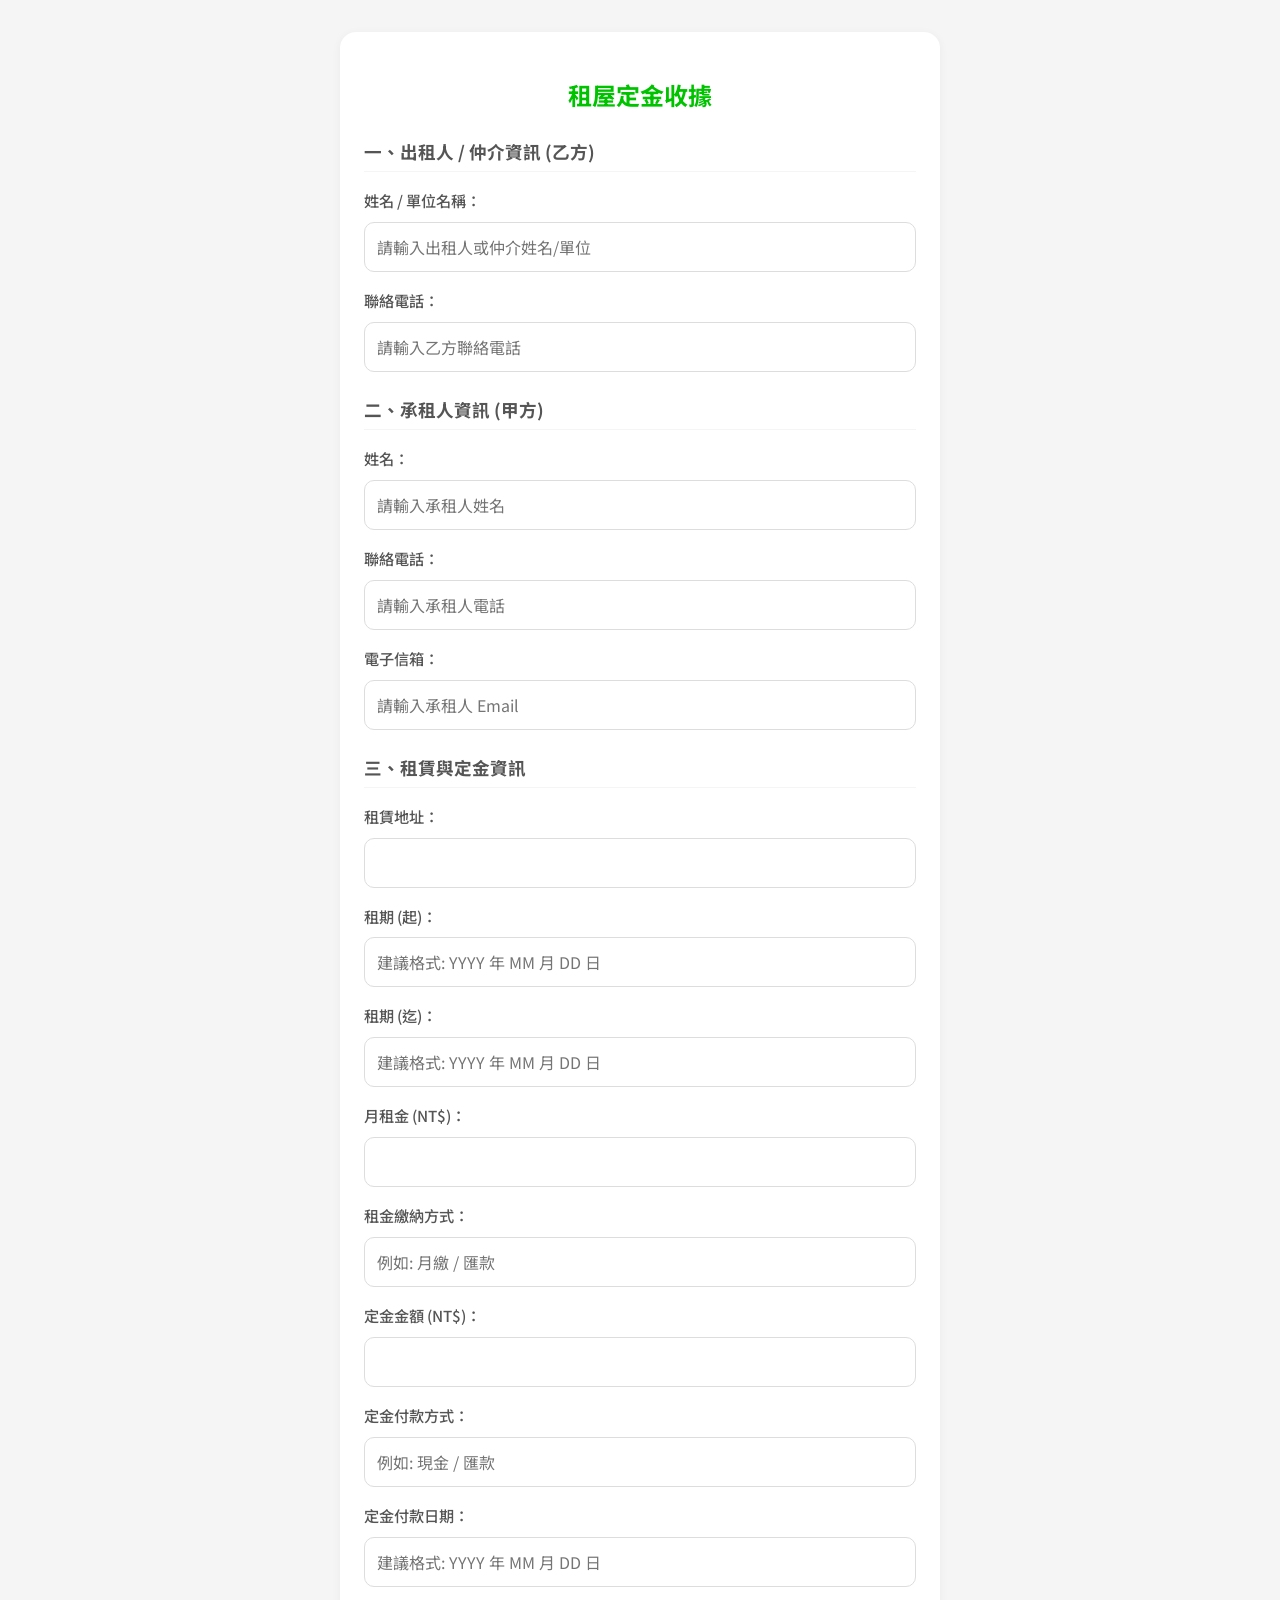
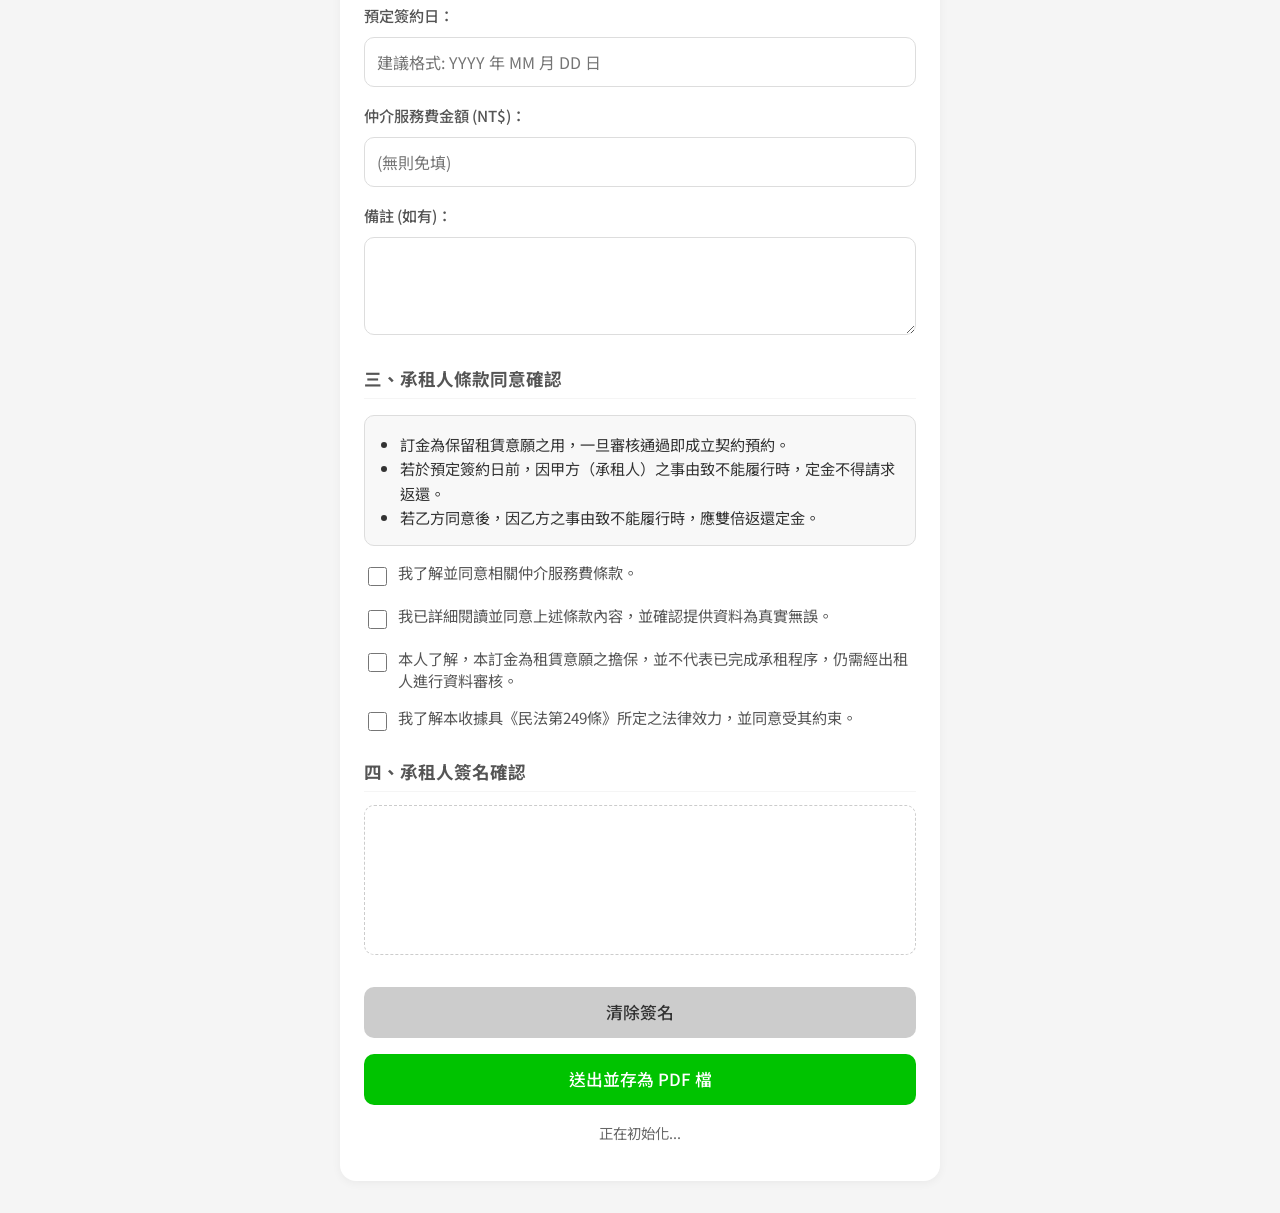
==== index.html @ 0aa554f0 "Apply exact format and style from example HTML" ====
<!DOCTYPE html>
<html lang="zh-Hant">
<head>
  <meta charset="UTF-8">
  <meta name="viewport" content="width=device-width, initial-scale=1.0">
  <title>租屋定金收據（簽署版）</title>
  <link rel="preconnect" href="https://fonts.googleapis.com">
  <link rel="preconnect" href="https://fonts.gstatic.com" crossorigin>
  <link href="https://fonts.googleapis.com/css2?family=Noto+Sans+TC:wght@400;500;700&display=swap" rel="stylesheet">
  <link rel="stylesheet" href="style.css">
  </head>
<body>
  <div class="container">
    <h2>租屋定金收據</h2>

    <div class="section-title">一、出租人 / 仲介資訊 (乙方)</div>
    <div class="form-section">
      <label for="landlordName">姓名 / 單位名稱：</label>
      <input type="text" id="landlordName" name="landlordName" placeholder="請輸入出租人或仲介姓名/單位" required>

      <label for="landlordPhone">聯絡電話：</label>
      <input type="tel" id="landlordPhone" name="landlordPhone" placeholder="請輸入乙方聯絡電話" required>
    </div>

    <div class="section-title">二、承租人資訊 (甲方)</div>
    <div class="form-section">
      <label for="tenantName">姓名：</label>
      <input type="text" id="tenantName" name="tenantName" placeholder="請輸入承租人姓名" required>

      <label for="tenantPhone">聯絡電話：</label>
      <input type="tel" id="tenantPhone" name="tenantPhone" placeholder="請輸入承租人電話" required>

      <label for="tenantEmail">電子信箱：</label>
      <input type="email" id="tenantEmail" name="tenantEmail" placeholder="請輸入承租人 Email" required>
    </div>

    <div class="section-title">三、租賃與定金資訊</div>
    <div class="form-section">
      <label for="leaseAddress">租賃地址：</label>
      <input type="text" id="leaseAddress" name="leaseAddress" required>

      <label for="leaseStartDate">租期 (起)：</label>
      <input type="text" id="leaseStartDate" name="leaseStartDate" placeholder="建議格式: YYYY 年 MM 月 DD 日" required>

      <label for="leaseEndDate">租期 (迄)：</label>
      <input type="text" id="leaseEndDate" name="leaseEndDate" placeholder="建議格式: YYYY 年 MM 月 DD 日" required>

      <label for="monthlyRent">月租金 (NT$)：</label>
      <input type="number" id="monthlyRent" name="monthlyRent" inputmode="numeric" pattern="[0-9]*" required>

      <label for="rentPaymentMethod">租金繳納方式：</label>
      <input type="text" id="rentPaymentMethod" name="rentPaymentMethod" placeholder="例如: 月繳 / 匯款" required>

      <label for="depositAmount">定金金額 (NT$)：</label>
      <input type="number" id="depositAmount" name="depositAmount" inputmode="numeric" pattern="[0-9]*" required>

      <label for="depositPaymentMethod">定金付款方式：</label>
      <input type="text" id="depositPaymentMethod" name="depositPaymentMethod" placeholder="例如: 現金 / 匯款" required>

      <label for="depositPaymentDate">定金付款日期：</label>
      <input type="text" id="depositPaymentDate" name="depositPaymentDate" placeholder="建議格式: YYYY 年 MM 月 DD 日" required>

      <label for="expectedSigningDate">預定簽約日：</label>
      <input type="text" id="expectedSigningDate" name="expectedSigningDate" placeholder="建議格式: YYYY 年 MM 月 DD 日" required>

      <label for="brokerageFeeAmount">仲介服務費金額 (NT$)：</label>
      <input type="number" id="brokerageFeeAmount" name="brokerageFeeAmount" inputmode="numeric" pattern="[0-9]*" placeholder="(無則免填)">

      <label for="remarks">備註 (如有)：</label>
      <textarea id="remarks" name="remarks" rows="3"></textarea>
    </div>


    <div class="section-title">三、承租人條款同意確認</div> <div class="clause-box">
      <ul style="padding-left: 1.2rem; margin: 0; font-size: 0.95rem; line-height: 1.6;">
        <li>訂金為保留租賃意願之用，一旦審核通過即成立契約預約。</li>
        <li>若於預定簽約日前，因甲方（承租人）之事由致不能履行時，定金不得請求返還。</li>
        <li>若乙方同意後，因乙方之事由致不能履行時，應雙倍返還定金。</li>
      </ul>
    </div>
    <div class="checkbox-group">
        <label><input type="checkbox" id="term4-agree" name="term4-agree" required>我了解並同意相關仲介服務費條款。</label>
        <label><input type="checkbox" id="term5-agree" name="term5-agree" required>我已詳細閱讀並同意上述條款內容，並確認提供資料為真實無誤。</label>
        <label><input type="checkbox" id="term6-agree" name="term6-agree" required>本人了解，本訂金為租賃意願之擔保，並不代表已完成承租程序，仍需經出租人進行資料審核。</label>
        <label><input type="checkbox" id="term7-agree" name="term7-agree" required>我了解本收據具《民法第249條》所定之法律效力，並同意受其約束。</label>
    </div>

    <div class="section-title">四、承租人簽名確認</div>
    <div style="position: relative; width: 100%; max-width: 100%;" class="signature-box">
      <canvas id="signature-pad" style="width: 100%; max-width: 100%; display: block;"></canvas>
      </div>

    <div class="button-group">
      <button id="clear-button" style="background-color: #ccc; color: #333;">清除簽名</button>
      <button id="confirm-button">送出並存為 PDF 檔</button>
    </div>
    <p id="status-message" class="subtext">請填寫表單資訊並簽名確認。</p>

  </div> <script src="https://static.line-scdn.net/liff/edge/2/sdk.js"></script>
  <script src="signature_pad.umd.min.js"></script>
  <script src="script.js"></script>
  </body>
</html>
---- style.css ----
/* --- 基本設定與變數 --- */
:root {
  --line-green: #00c300; /* User Specified */
  --line-green-dark: #009f00; /* User Specified Hover */
  --light-gray: #f5f5f5; /* From Example */
  --medium-gray: #ccc;
  --border-gray: #ddd;
  --text-gray: #666;
  --dark-gray: #555;
  --text-color: #333;
  --white: #ffffff;
  --border-radius-md: 10px;
  --border-radius-lg: 16px;
  --shadow-light: 0 2px 10px rgba(0, 0, 0, 0.05);
}

/* --- 全局樣式 --- */
html {
  box-sizing: border-box;
}
*, *:before, *:after {
  box-sizing: inherit;
}

body {
  font-family: 'Noto Sans TC', sans-serif;
  background-color: var(--light-gray);
  color: var(--text-color);
  line-height: 1.6;
  margin: 0;
  padding: 1rem;
}

/* --- 主容器 --- */
.container {
  background: var(--white);
  border-radius: var(--border-radius-lg);
  box-shadow: var(--shadow-light);
  padding: 1.5rem;
  max-width: 600px;
  margin: 1rem auto;
}

/* --- 標題 --- */
h2 { /* Main title style from example */
  color: var(--line-green);
  font-size: 1.5rem;
  margin-bottom: 1.5rem;
  text-align: center;
  font-weight: 700;
}

.section-title { /* Sub-section titles */
  font-weight: bold;
  margin-top: 1.5rem;
  margin-bottom: 0.8rem;
  font-size: 1.1rem;
  color: var(--dark-gray);
  border-bottom: 1px solid var(--light-gray);
  padding-bottom: 0.3rem;
}

p {
  margin: 0 0 0.8rem 0;
}

hr {
  border: none;
  border-top: 1px solid #eee;
  margin: 25px 0;
}
hr.thin-hr {
    border-top: 1px solid #f0f0f0;
    margin: 15px 0;
}

/* --- 表單區塊 --- */
.form-section {
  margin-bottom: 1.5rem;
}

/* --- 表單元素 --- */
label {
  display: block;
  margin-top: 1rem;
  font-weight: 500;
  font-size: 0.95em;
  color: var(--dark-gray);
  margin-bottom: 0.3rem;
}

input[type="text"],
input[type="tel"],
input[type="email"],
input[type="number"],
textarea {
  width: 100%;
  padding: 0.75rem;
  margin-top: 0.3rem;
  border: 1px solid var(--border-gray);
  border-radius: var(--border-radius-md);
  font-family: 'Noto Sans TC', sans-serif;
  font-size: 1rem;
  transition: border-color 0.2s ease, box-shadow 0.2s ease;
  background-color: #fff;
}

input:focus,
textarea:focus {
  outline: none;
  border-color: var(--line-green);
  box-shadow: 0 0 0 3px rgba(0, 195, 0, 0.15);
}

textarea {
  resize: vertical;
  min-height: 80px;
}

input[type=number]::-webkit-inner-spin-button,
input[type=number]::-webkit-outer-spin-button {
  -webkit-appearance: none;
  margin: 0;
}
input[type=number] {
  -moz-appearance: textfield;
}

/* --- 條款區塊 --- */
.clause-box {
  background-color: #f8f8f8;
  border: 1px solid var(--border-gray);
  padding: 1rem;
  border-radius: var(--border-radius-md);
  margin-top: 1rem;
}

.checkbox-group {
  margin-top: 1rem;
  text-align: left;
}

.checkbox-group label {
  display: flex;
  align-items: flex-start;
  gap: 0.5rem;
  justify-content: flex-start;
  line-height: 1.4;
  margin-bottom: 0.8rem;
  word-break: break-word;
  white-space: normal;
  font-weight: normal;
  font-size: 0.95em;
  cursor: pointer;
}

.checkbox-group input[type="checkbox"] {
  flex-shrink: 0;
  margin-top: 0.3rem;
  width: 1.2rem;
  height: 1.2rem;
  cursor: pointer;
  accent-color: var(--line-green);
}

/* --- 簽名版 --- */
.signature-box {
  border: 1px dashed var(--medium-gray);
  height: 150px;
  border-radius: var(--border-radius-md);
  margin-top: 0.5rem;
  background-color: #fff;
  position: relative;
  width: 100%;
  max-width: 100%;
}

#signature-pad { /* Canvas ID */
  display: block;
  width: 100%;
  height: 100%;
  cursor: crosshair;
  border-radius: var(--border-radius-md);
}

/* --- 按鈕 --- */
.button-group {
  margin-top: 2rem;
  display: flex;
  gap: 1rem;
  flex-direction: column;
}

button { /* Base button style */
  padding: 0.85rem;
  color: white;
  font-size: 1.05rem;
  font-family: 'Noto Sans TC', sans-serif;
  font-weight: 500;
  border: none;
  border-radius: var(--border-radius-md);
  cursor: pointer;
  transition: background-color 0.2s ease, transform 0.1s ease;
}

button:hover {
  background-color: var(--line-green-dark);
}
button:active {
    transform: scale(0.98);
}

#confirm-button {
    background-color: var(--line-green);
}
#confirm-button:hover {
    background-color: var(--line-green-dark);
}
#confirm-button:disabled {
    background-color: var(--medium-gray);
    cursor: not-allowed;
    transform: none;
}

#clear-button {
  background-color: #aaa; /* Use gray from example */
  color: white; /* Ensure text is white */
}
#clear-button:hover {
  background-color: var(--dark-gray);
}
#clear-button:disabled {
     background-color: #ddd;
     cursor: not-allowed;
     transform: none;
}


/* --- 其他 --- */
.subtext, #status-message { /* Status message style */
  font-size: 0.9rem;
  color: var(--text-gray);
  margin-top: 1rem;
  text-align: center;
  min-height: 1.4em;
}
#status-message a {
    color: var(--line-green-dark);
    text-decoration: none;
    font-weight: bold;
}
#status-message a:hover {
    text-decoration: underline;
}
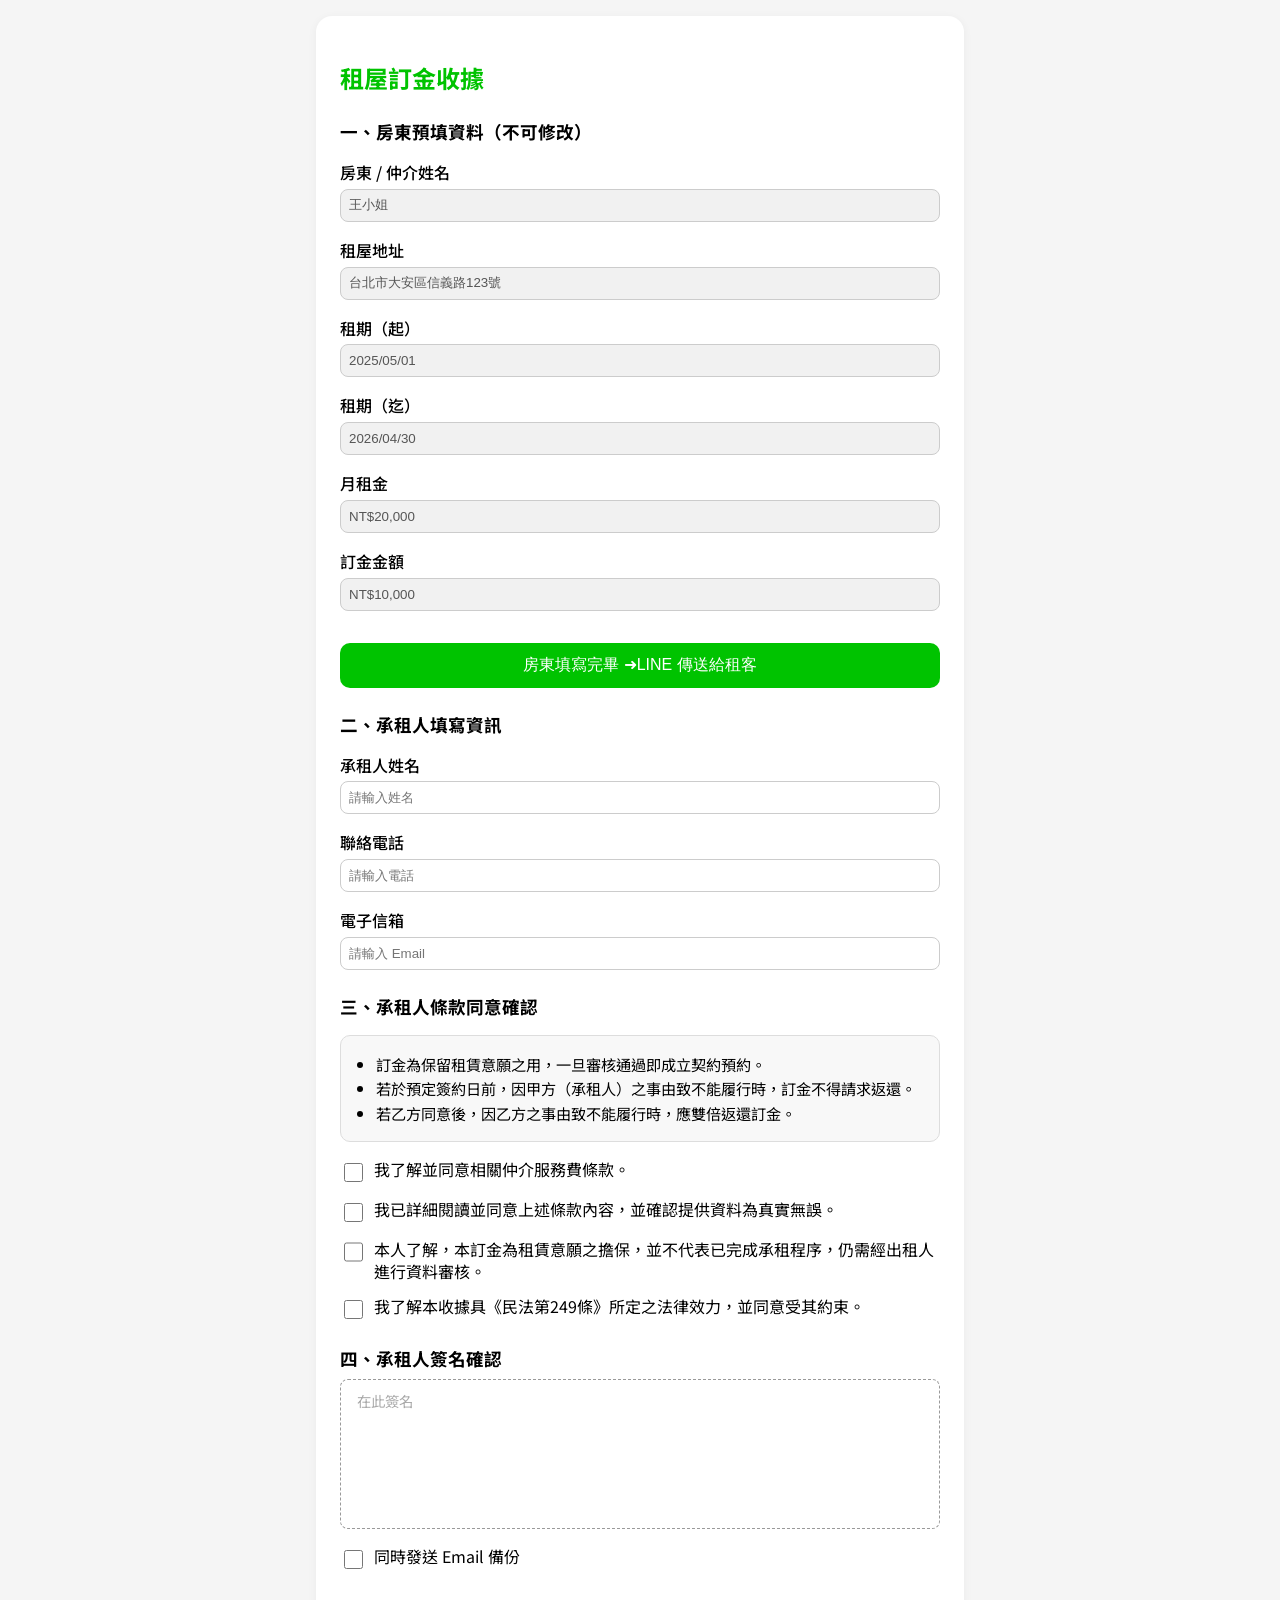
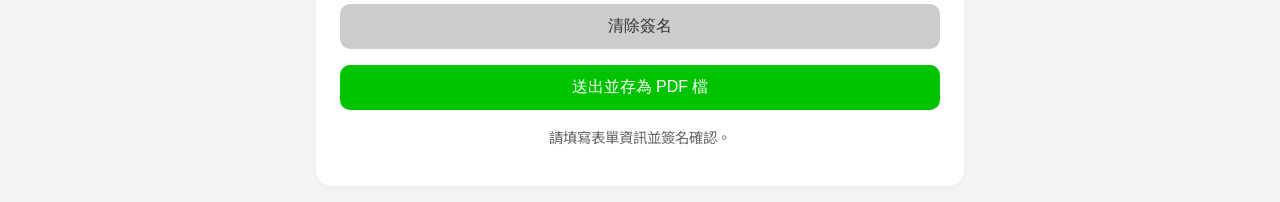
==== commit 8d47d31c: "Apply new format from rent-deposit-form.html example" ====
--- a/index.html
+++ b/index.html
@@ -3,101 +3,85 @@
 <head>
   <meta charset="UTF-8">
   <meta name="viewport" content="width=device-width, initial-scale=1.0">
-  <title>租屋定金收據（簽署版）</title>
+  <title>租屋訂金收據（簽署版）</title>
+
   <link rel="preconnect" href="https://fonts.googleapis.com">
   <link rel="preconnect" href="https://fonts.gstatic.com" crossorigin>
   <link href="https://fonts.googleapis.com/css2?family=Noto+Sans+TC:wght@400;500;700&display=swap" rel="stylesheet">
+
   <link rel="stylesheet" href="style.css">
-  </head>
+
+</head>
 <body>
   <div class="container">
-    <h2>租屋定金收據</h2>
+    <h2>租屋訂金收據</h2>
 
-    <div class="section-title">一、出租人 / 仲介資訊 (乙方)</div>
-    <div class="form-section">
-      <label for="landlordName">姓名 / 單位名稱：</label>
-      <input type="text" id="landlordName" name="landlordName" placeholder="請輸入出租人或仲介姓名/單位" required>
+    <div class="section-title">一、房東預填資料（不可修改）</div>
+    <label>房東 / 仲介姓名</label>
+    <input type="text" value="王小姐" readonly>
 
-      <label for="landlordPhone">聯絡電話：</label>
-      <input type="tel" id="landlordPhone" name="landlordPhone" placeholder="請輸入乙方聯絡電話" required>
+    <label>租屋地址</label>
+    <input type="text" value="台北市大安區信義路123號" readonly>
+
+    <label>租期（起）</label>
+    <input type="text" value="2025/05/01" readonly>
+
+    <label>租期（迄）</label>
+    <input type="text" value="2026/04/30" readonly>
+
+    <label>月租金</label>
+    <input type="text" value="NT$20,000" readonly>
+
+    <label>訂金金額</label>
+    <input type="text" value="NT$10,000" readonly>
+
+    <div class="button-group">
+      <button onclick="shareToLine()">房東填寫完畢 ➜LINE 傳送給租客</button>
+    </div>
+    <div class="section-title">二、承租人填寫資訊</div>
+    <label>承租人姓名</label>
+    <input type="text" placeholder="請輸入姓名">
+
+    <label>聯絡電話</label>
+    <input type="tel" placeholder="請輸入電話">
+
+    <label>電子信箱</label>
+    <input type="email" placeholder="請輸入 Email">
+
+    <div class="section-title">三、承租人條款同意確認</div>
+
+    <div class="clause-box">
+      <ul style="padding-left: 1.2rem; margin: 0; font-size: 0.95rem; line-height: 1.6;">
+        <li>訂金為保留租賃意願之用，一旦審核通過即成立契約預約。</li>
+        <li>若於預定簽約日前，因甲方（承租人）之事由致不能履行時，訂金不得請求返還。</li>
+        <li>若乙方同意後，因乙方之事由致不能履行時，應雙倍返還訂金。</li>
+      </ul>
     </div>
 
-    <div class="section-title">二、承租人資訊 (甲方)</div>
-    <div class="form-section">
-      <label for="tenantName">姓名：</label>
-      <input type="text" id="tenantName" name="tenantName" placeholder="請輸入承租人姓名" required>
-
-      <label for="tenantPhone">聯絡電話：</label>
-      <input type="tel" id="tenantPhone" name="tenantPhone" placeholder="請輸入承租人電話" required>
-
-      <label for="tenantEmail">電子信箱：</label>
-      <input type="email" id="tenantEmail" name="tenantEmail" placeholder="請輸入承租人 Email" required>
-    </div>
-
-    <div class="section-title">三、租賃與定金資訊</div>
-    <div class="form-section">
-      <label for="leaseAddress">租賃地址：</label>
-      <input type="text" id="leaseAddress" name="leaseAddress" required>
-
-      <label for="leaseStartDate">租期 (起)：</label>
-      <input type="text" id="leaseStartDate" name="leaseStartDate" placeholder="建議格式: YYYY 年 MM 月 DD 日" required>
-
-      <label for="leaseEndDate">租期 (迄)：</label>
-      <input type="text" id="leaseEndDate" name="leaseEndDate" placeholder="建議格式: YYYY 年 MM 月 DD 日" required>
-
-      <label for="monthlyRent">月租金 (NT$)：</label>
-      <input type="number" id="monthlyRent" name="monthlyRent" inputmode="numeric" pattern="[0-9]*" required>
-
-      <label for="rentPaymentMethod">租金繳納方式：</label>
-      <input type="text" id="rentPaymentMethod" name="rentPaymentMethod" placeholder="例如: 月繳 / 匯款" required>
-
-      <label for="depositAmount">定金金額 (NT$)：</label>
-      <input type="number" id="depositAmount" name="depositAmount" inputmode="numeric" pattern="[0-9]*" required>
-
-      <label for="depositPaymentMethod">定金付款方式：</label>
-      <input type="text" id="depositPaymentMethod" name="depositPaymentMethod" placeholder="例如: 現金 / 匯款" required>
-
-      <label for="depositPaymentDate">定金付款日期：</label>
-      <input type="text" id="depositPaymentDate" name="depositPaymentDate" placeholder="建議格式: YYYY 年 MM 月 DD 日" required>
-
-      <label for="expectedSigningDate">預定簽約日：</label>
-      <input type="text" id="expectedSigningDate" name="expectedSigningDate" placeholder="建議格式: YYYY 年 MM 月 DD 日" required>
-
-      <label for="brokerageFeeAmount">仲介服務費金額 (NT$)：</label>
-      <input type="number" id="brokerageFeeAmount" name="brokerageFeeAmount" inputmode="numeric" pattern="[0-9]*" placeholder="(無則免填)">
-
-      <label for="remarks">備註 (如有)：</label>
-      <textarea id="remarks" name="remarks" rows="3"></textarea>
-    </div>
-
-
-    <div class="section-title">三、承租人條款同意確認</div> <div class="clause-box">
-      <ul style="padding-left: 1.2rem; margin: 0; font-size: 0.95rem; line-height: 1.6;">
-        <li>訂金為保留租賃意願之用，一旦審核通過即成立契約預約。</li>
-        <li>若於預定簽約日前，因甲方（承租人）之事由致不能履行時，定金不得請求返還。</li>
-        <li>若乙方同意後，因乙方之事由致不能履行時，應雙倍返還定金。</li>
-      </ul>
-    </div>
     <div class="checkbox-group">
-        <label><input type="checkbox" id="term4-agree" name="term4-agree" required>我了解並同意相關仲介服務費條款。</label>
-        <label><input type="checkbox" id="term5-agree" name="term5-agree" required>我已詳細閱讀並同意上述條款內容，並確認提供資料為真實無誤。</label>
-        <label><input type="checkbox" id="term6-agree" name="term6-agree" required>本人了解，本訂金為租賃意願之擔保，並不代表已完成承租程序，仍需經出租人進行資料審核。</label>
-        <label><input type="checkbox" id="term7-agree" name="term7-agree" required>我了解本收據具《民法第249條》所定之法律效力，並同意受其約束。</label>
+      <label><input type="checkbox">我了解並同意相關仲介服務費條款。</label>
+      <label><input type="checkbox">我已詳細閱讀並同意上述條款內容，並確認提供資料為真實無誤。</label>
+      <label><input type="checkbox">本人了解，本訂金為租賃意願之擔保，並不代表已完成承租程序，仍需經出租人進行資料審核。</label>
+      <label><input type="checkbox">我了解本收據具《民法第249條》所定之法律效力，並同意受其約束。</label>
     </div>
 
     <div class="section-title">四、承租人簽名確認</div>
-    <div style="position: relative; width: 100%; max-width: 100%;" class="signature-box">
-      <canvas id="signature-pad" style="width: 100%; max-width: 100%; display: block;"></canvas>
-      </div>
+    <div style="position: relative; width: 100%; height: 150px;" class="signature-box">
+        <span class="signature-placeholder" id="signature-placeholder">在此簽名</span>
+        <canvas id="signature-pad"></canvas>
+    </div>
+
+    <div class="checkbox-group">
+      <label><input type="checkbox"> 同時發送 Email 備份</label>
+    </div>
 
     <div class="button-group">
-      <button id="clear-button" style="background-color: #ccc; color: #333;">清除簽名</button>
-      <button id="confirm-button">送出並存為 PDF 檔</button>
+      <button style="background-color: #ccc; color: #333;" onclick="clearSignature()">清除簽名</button>
+      <button onclick="submitForm()">送出並存為 PDF 檔</button>
     </div>
-    <p id="status-message" class="subtext">請填寫表單資訊並簽名確認。</p>
+    <p class="subtext">請填寫表單資訊並簽名確認。</p>
+  </div>
 
-  </div> <script src="https://static.line-scdn.net/liff/edge/2/sdk.js"></script>
-  <script src="signature_pad.umd.min.js"></script>
-  <script src="script.js"></script>
-  </body>
+  <script src="script.js" defer></script>
+</body>
 </html>
--- a/style.css
+++ b/style.css
@@ -1,254 +1,131 @@
-/* --- 基本設定與變數 --- */
-:root {
-  --line-green: #00c300; /* User Specified */
-  --line-green-dark: #009f00; /* User Specified Hover */
-  --light-gray: #f5f5f5; /* From Example */
-  --medium-gray: #ccc;
-  --border-gray: #ddd;
-  --text-gray: #666;
-  --dark-gray: #555;
-  --text-color: #333;
-  --white: #ffffff;
-  --border-radius-md: 10px;
-  --border-radius-lg: 16px;
-  --shadow-light: 0 2px 10px rgba(0, 0, 0, 0.05);
-}
-
-/* --- 全局樣式 --- */
-html {
-  box-sizing: border-box;
-}
-*, *:before, *:after {
-  box-sizing: inherit;
-}
-
 body {
   font-family: 'Noto Sans TC', sans-serif;
-  background-color: var(--light-gray);
-  color: var(--text-color);
-  line-height: 1.6;
+  background-color: #f5f5f5;
   margin: 0;
   padding: 1rem;
 }
-
-/* --- 主容器 --- */
 .container {
-  background: var(--white);
-  border-radius: var(--border-radius-lg);
-  box-shadow: var(--shadow-light);
+  background: #fff;
+  border-radius: 16px;
+  box-shadow: 0 2px 10px rgba(0, 0, 0, 0.05);
   padding: 1.5rem;
   max-width: 600px;
-  margin: 1rem auto;
+  margin: auto;
 }
-
-/* --- 標題 --- */
-h2 { /* Main title style from example */
-  color: var(--line-green);
+h2 {
+  color: #00C300;
   font-size: 1.5rem;
-  margin-bottom: 1.5rem;
-  text-align: center;
-  font-weight: 700;
+  margin-bottom: 1rem;
 }
-
-.section-title { /* Sub-section titles */
+.section-title {
   font-weight: bold;
   margin-top: 1.5rem;
-  margin-bottom: 0.8rem;
+  margin-bottom: 0.5rem;
   font-size: 1.1rem;
-  color: var(--dark-gray);
-  border-bottom: 1px solid var(--light-gray);
-  padding-bottom: 0.3rem;
 }
-
-p {
-  margin: 0 0 0.8rem 0;
-}
-
-hr {
-  border: none;
-  border-top: 1px solid #eee;
-  margin: 25px 0;
-}
-hr.thin-hr {
-    border-top: 1px solid #f0f0f0;
-    margin: 15px 0;
-}
-
-/* --- 表單區塊 --- */
-.form-section {
-  margin-bottom: 1.5rem;
-}
-
-/* --- 表單元素 --- */
 label {
   display: block;
   margin-top: 1rem;
   font-weight: 500;
-  font-size: 0.95em;
-  color: var(--dark-gray);
-  margin-bottom: 0.3rem;
 }
-
-input[type="text"],
-input[type="tel"],
-input[type="email"],
-input[type="number"],
-textarea {
+input, textarea {
   width: 100%;
-  padding: 0.75rem;
+  padding: 0.5rem;
   margin-top: 0.3rem;
-  border: 1px solid var(--border-gray);
-  border-radius: var(--border-radius-md);
-  font-family: 'Noto Sans TC', sans-serif;
-  font-size: 1rem;
-  transition: border-color 0.2s ease, box-shadow 0.2s ease;
+  border: 1px solid #ccc;
+  border-radius: 8px;
+  /* Ensure input/textarea take full width considering padding and border */
+  box-sizing: border-box;
+}
+input[readonly] {
+  background: #f1f1f1;
+  color: #555;
+}
+.signature-box {
+  border: 1px dashed #999;
+  /* height: 150px; */ /* Height is now set by the wrapper div in HTML */
+  border-radius: 8px;
+  margin-top: 0.5rem;
   background-color: #fff;
+  /* Ensure canvas fits within this box */
+  display: block;
+  width: 100%;
+  box-sizing: border-box;
 }
-
-input:focus,
-textarea:focus {
-  outline: none;
-  border-color: var(--line-green);
-  box-shadow: 0 0 0 3px rgba(0, 195, 0, 0.15);
-}
-
-textarea {
-  resize: vertical;
-  min-height: 80px;
-}
-
-input[type=number]::-webkit-inner-spin-button,
-input[type=number]::-webkit-outer-spin-button {
-  -webkit-appearance: none;
-  margin: 0;
-}
-input[type=number] {
-  -moz-appearance: textfield;
-}
-
-/* --- 條款區塊 --- */
 .clause-box {
   background-color: #f8f8f8;
-  border: 1px solid var(--border-gray);
+  border: 1px solid #ddd;
   padding: 1rem;
-  border-radius: var(--border-radius-md);
+  border-radius: 10px;
   margin-top: 1rem;
 }
-
 .checkbox-group {
   margin-top: 1rem;
   text-align: left;
 }
-
 .checkbox-group label {
   display: flex;
-  align-items: flex-start;
+  align-items: flex-start; /* Align checkbox and text nicely */
   gap: 0.5rem;
   justify-content: flex-start;
   line-height: 1.4;
   margin-bottom: 0.8rem;
-  word-break: break-word;
-  white-space: normal;
+  word-break: break-word; /* Prevent long text overflow */
+  white-space: normal; /* Allow text wrapping */
+  /* Reset label styles from global */
   font-weight: normal;
-  font-size: 0.95em;
-  cursor: pointer;
+  margin-top: 0; /* Reset top margin */
 }
-
 .checkbox-group input[type="checkbox"] {
-  flex-shrink: 0;
-  margin-top: 0.3rem;
-  width: 1.2rem;
-  height: 1.2rem;
-  cursor: pointer;
-  accent-color: var(--line-green);
+  flex-shrink: 0; /* Prevent checkbox shrinking */
+  margin-top: 0.3rem; /* Align checkbox vertically */
+  width: 1.2rem; /* Explicit size */
+  height: 1.2rem; /* Explicit size */
+  /* Reset input styles from global */
+  padding: 0;
+  border: initial;
+  border-radius: initial;
 }
-
-/* --- 簽名版 --- */
-.signature-box {
-  border: 1px dashed var(--medium-gray);
-  height: 150px;
-  border-radius: var(--border-radius-md);
-  margin-top: 0.5rem;
-  background-color: #fff;
-  position: relative;
-  width: 100%;
-  max-width: 100%;
-}
-
-#signature-pad { /* Canvas ID */
-  display: block;
-  width: 100%;
-  height: 100%;
-  cursor: crosshair;
-  border-radius: var(--border-radius-md);
-}
-
-/* --- 按鈕 --- */
 .button-group {
   margin-top: 2rem;
   display: flex;
   gap: 1rem;
-  flex-direction: column;
+  flex-direction: column; /* Stack buttons vertically */
 }
-
-button { /* Base button style */
-  padding: 0.85rem;
+button {
+  padding: 0.75rem;
+  background-color: #00C300;
   color: white;
-  font-size: 1.05rem;
-  font-family: 'Noto Sans TC', sans-serif;
-  font-weight: 500;
+  font-size: 1rem;
   border: none;
-  border-radius: var(--border-radius-md);
+  border-radius: 10px;
   cursor: pointer;
-  transition: background-color 0.2s ease, transform 0.1s ease;
 }
-
 button:hover {
-  background-color: var(--line-green-dark);
+  background-color: #00a800;
 }
-button:active {
-    transform: scale(0.98);
-}
-
-#confirm-button {
-    background-color: var(--line-green);
-}
-#confirm-button:hover {
-    background-color: var(--line-green-dark);
-}
-#confirm-button:disabled {
-    background-color: var(--medium-gray);
-    cursor: not-allowed;
-    transform: none;
-}
-
-#clear-button {
-  background-color: #aaa; /* Use gray from example */
-  color: white; /* Ensure text is white */
-}
-#clear-button:hover {
-  background-color: var(--dark-gray);
-}
-#clear-button:disabled {
-     background-color: #ddd;
-     cursor: not-allowed;
-     transform: none;
-}
-
-
-/* --- 其他 --- */
-.subtext, #status-message { /* Status message style */
+.subtext {
   font-size: 0.9rem;
-  color: var(--text-gray);
+  color: #666;
   margin-top: 1rem;
   text-align: center;
-  min-height: 1.4em;
 }
-#status-message a {
-    color: var(--line-green-dark);
-    text-decoration: none;
-    font-weight: bold;
+/* Style for the placeholder text inside canvas */
+.signature-placeholder {
+   position: absolute;
+   top: 10px;
+   left: 16px;
+   color: #aaa;
+   font-size: 0.9rem;
+   pointer-events: none; /* Make text non-interactive */
+   z-index: 1; /* Ensure it's above canvas content initially */
 }
-#status-message a:hover {
-    text-decoration: underline;
+/* Style for the signature canvas itself */
+#signature-pad {
+    position: relative; /* Needed for absolute positioning of placeholder */
+    z-index: 2; /* Ensure drawing happens above placeholder */
+    display: block; /* Ensure it behaves like a block element */
+    width: 100%; /* Take full width of container */
+    height: 100%; /* Take full height of container */
+    cursor: crosshair; /* Indicate drawing area */
 }
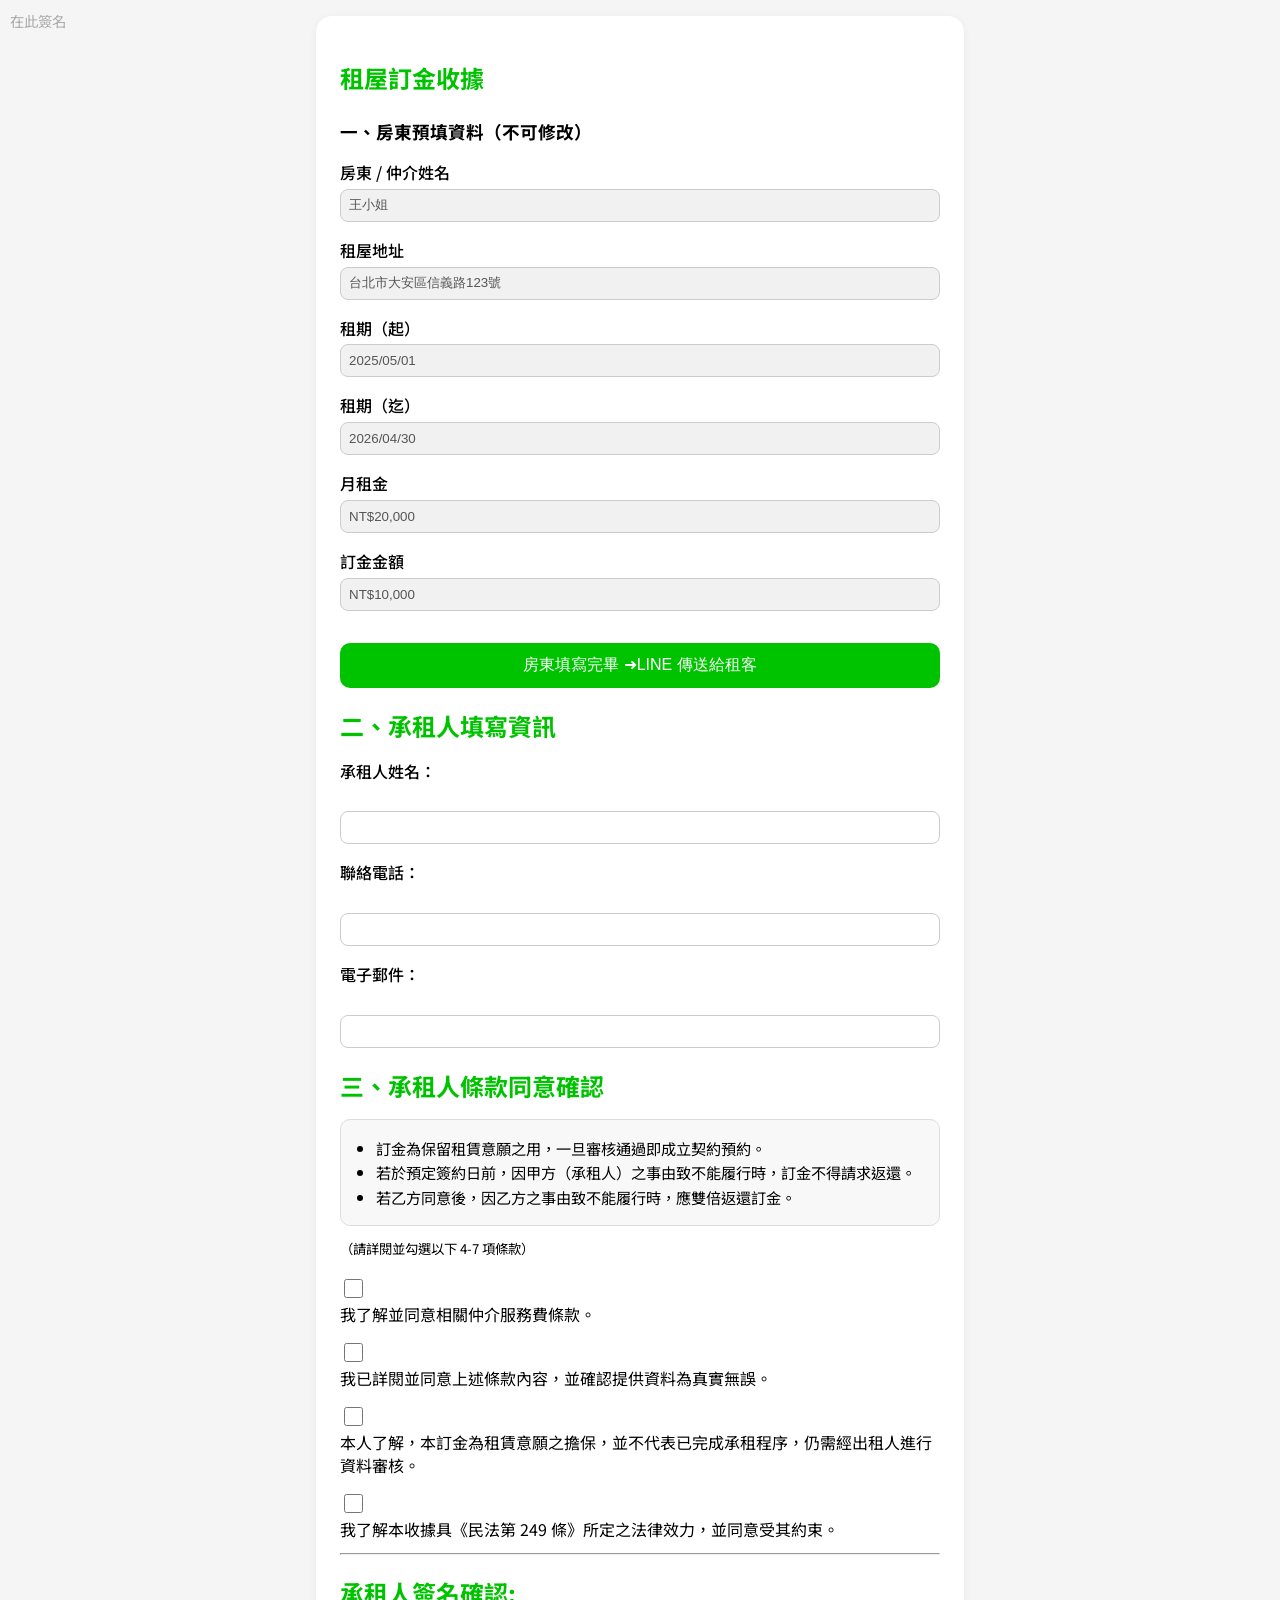
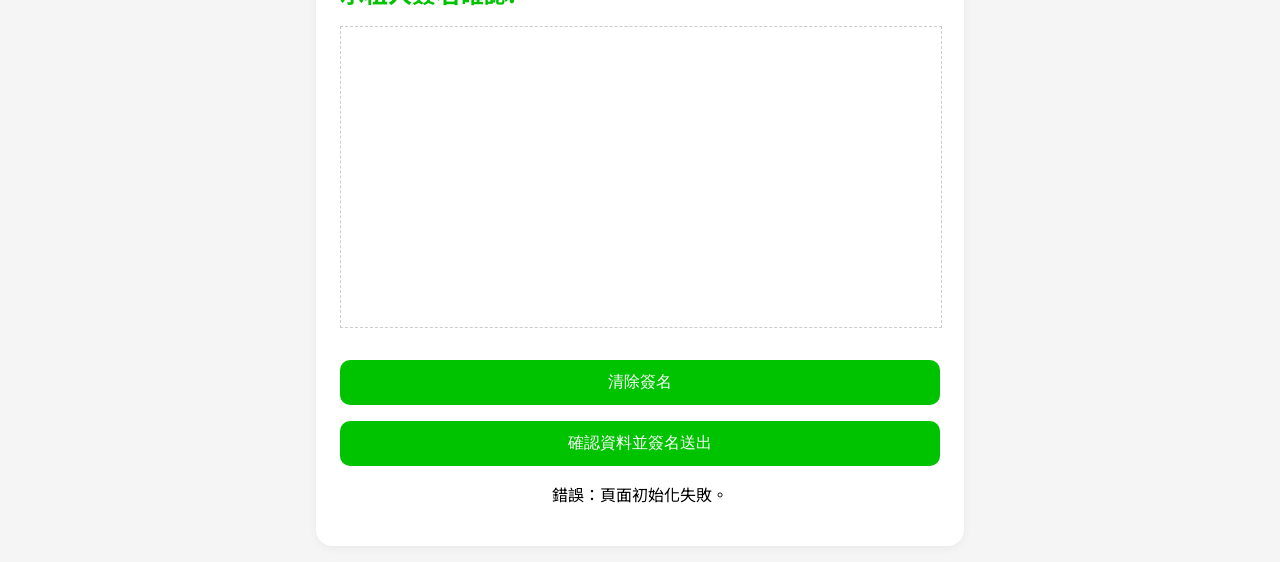
==== commit a4a8eb0e: "Apply format from rent-deposit-form.html example" ====
--- a/index.html
+++ b/index.html
@@ -1,87 +1,97 @@
 <!DOCTYPE html>
 <html lang="zh-Hant">
 <head>
-  <meta charset="UTF-8">
-  <meta name="viewport" content="width=device-width, initial-scale=1.0">
-  <title>租屋訂金收據（簽署版）</title>
+    <meta charset="UTF-8">
+    <meta name="viewport" content="width=device-width, initial-scale=1.0">
+    <title>租屋訂金收據（簽署版）</title> <link rel="preconnect" href="https://fonts.googleapis.com">
+    <link rel="preconnect" href="https://fonts.gstatic.com" crossorigin>
+    <link href="https://fonts.googleapis.com/css2?family=Noto+Sans+TC:wght@400;500;700&display=swap" rel="stylesheet">
 
-  <link rel="preconnect" href="https://fonts.googleapis.com">
-  <link rel="preconnect" href="https://fonts.gstatic.com" crossorigin>
-  <link href="https://fonts.googleapis.com/css2?family=Noto+Sans+TC:wght@400;500;700&display=swap" rel="stylesheet">
-
-  <link rel="stylesheet" href="style.css">
-
+    <link rel="stylesheet" href="style.css">
 </head>
 <body>
-  <div class="container">
-    <h2>租屋訂金收據</h2>
+    <div class="container">
+        <h2>租屋訂金收據</h2> <div class="section-title">一、房東預填資料（不可修改）</div>
+        <label>房東 / 仲介姓名</label>
+        <input type="text" value="王小姐" readonly>
 
-    <div class="section-title">一、房東預填資料（不可修改）</div>
-    <label>房東 / 仲介姓名</label>
-    <input type="text" value="王小姐" readonly>
+        <label>租屋地址</label>
+        <input type="text" value="台北市大安區信義路123號" readonly>
 
-    <label>租屋地址</label>
-    <input type="text" value="台北市大安區信義路123號" readonly>
+        <label>租期（起）</label>
+        <input type="text" value="2025/05/01" readonly>
 
-    <label>租期（起）</label>
-    <input type="text" value="2025/05/01" readonly>
+        <label>租期（迄）</label>
+        <input type="text" value="2026/04/30" readonly>
 
-    <label>租期（迄）</label>
-    <input type="text" value="2026/04/30" readonly>
+        <label>月租金</label> <input type="text" value="NT$20,000" readonly>
 
-    <label>月租金</label>
-    <input type="text" value="NT$20,000" readonly>
+        <label>訂金金額</label> <input type="text" value="NT$10,000" readonly>
 
-    <label>訂金金額</label>
-    <input type="text" value="NT$10,000" readonly>
+        <div class="button-group">
+            <button type="button" onclick="shareToLine()">房東填寫完畢 ➜LINE 傳送給租客</button>
+        </div>
 
-    <div class="button-group">
-      <button onclick="shareToLine()">房東填寫完畢 ➜LINE 傳送給租客</button>
-    </div>
-    <div class="section-title">二、承租人填寫資訊</div>
-    <label>承租人姓名</label>
-    <input type="text" placeholder="請輸入姓名">
+        <form id="tenant-form">
+            <h2>二、承租人填寫資訊</h2>
+            <div class="form-section">
+                <p>
+                    <label for="tenantName">承租人姓名：</label><br>
+                    <input type="text" id="tenantName" name="tenantName" required>
+                </p>
+                <p>
+                    <label for="tenantPhone">聯絡電話：</label><br>
+                    <input type="tel" id="tenantPhone" name="tenantPhone" required>
+                </p>
+                <p>
+                    <label for="tenantEmail">電子郵件：</label><br>
+                    <input type="email" id="tenantEmail" name="tenantEmail" required>
+                </p>
+            </div>
 
-    <label>聯絡電話</label>
-    <input type="tel" placeholder="請輸入電話">
+            <div class="terms-section">
+                <h2>三、承租人條款同意確認</h2>
+                <div class="clause-box">
+                    <ul style="padding-left: 1.2rem; margin: 0; font-size: 0.95rem; line-height: 1.6;">
+                        <li>訂金為保留租賃意願之用，一旦審核通過即成立契約預約。</li> <li>若於預定簽約日前，因甲方（承租人）之事由致不能履行時，訂金不得請求返還。</li> <li>若乙方同意後，因乙方之事由致不能履行時，應雙倍返還訂金。</li> </ul>
+                </div>
+                <p style="font-size: smaller;">（請詳閱並勾選以下 4-7 項條款）</p>
+                <div class="checkbox-group">
+                    <div class="checkbox-item">
+                        <input type="checkbox" id="term4-agree" name="term4-agree" required>
+                        <label for="term4-agree">我了解並同意相關仲介服務費條款。</label>
+                    </div>
+                    <div class="checkbox-item">
+                        <input type="checkbox" id="term5-agree" name="term5-agree" required>
+                        <label for="term5-agree">我已詳閱並同意上述條款內容，並確認提供資料為真實無誤。</label>
+                    </div>
+                    <div class="checkbox-item">
+                        <input type="checkbox" id="term6-agree" name="term6-agree" required>
+                        <label for="term6-agree">本人了解，本訂金為租賃意願之擔保，並不代表已完成承租程序，仍需經出租人進行資料審核。</label> </div>
+                    <div class="checkbox-item">
+                        <input type="checkbox" id="term7-agree" name="term7-agree" required>
+                        <label for="term7-agree">我了解本收據具《民法第 249 條》所定之法律效力，並同意受其約束。</label>
+                    </div>
+                </div>
+            </div>
+            <hr>
 
-    <label>電子信箱</label>
-    <input type="email" placeholder="請輸入 Email">
+            <h2>承租人簽名確認:</h2>
+            <div class="signature-pad-container">
+                <canvas id="signature-pad" style="border: 1px dashed #ccc; width: 100%; min-height: 150px; background-color: #fff;"></canvas>
+                <span class="signature-placeholder" id="signature-placeholder" style="position: absolute; top: 10px; left: 10px; color: #aaa; pointer-events: none; z-index: 1;">在此簽名</span>
+            </div>
 
-    <div class="section-title">三、承租人條款同意確認</div>
+            <div class="button-group">
+                <button type="button" id="clear-button">清除簽名</button>
+                <button type="button" id="confirm-button">確認資料並簽名送出</button>
+            </div>
 
-    <div class="clause-box">
-      <ul style="padding-left: 1.2rem; margin: 0; font-size: 0.95rem; line-height: 1.6;">
-        <li>訂金為保留租賃意願之用，一旦審核通過即成立契約預約。</li>
-        <li>若於預定簽約日前，因甲方（承租人）之事由致不能履行時，訂金不得請求返還。</li>
-        <li>若乙方同意後，因乙方之事由致不能履行時，應雙倍返還訂金。</li>
-      </ul>
-    </div>
+            <p id="status-message" style="min-height: 1.2em; margin-top: 1em; text-align: center;"></p>
+        </form> </div>
 
-    <div class="checkbox-group">
-      <label><input type="checkbox">我了解並同意相關仲介服務費條款。</label>
-      <label><input type="checkbox">我已詳細閱讀並同意上述條款內容，並確認提供資料為真實無誤。</label>
-      <label><input type="checkbox">本人了解，本訂金為租賃意願之擔保，並不代表已完成承租程序，仍需經出租人進行資料審核。</label>
-      <label><input type="checkbox">我了解本收據具《民法第249條》所定之法律效力，並同意受其約束。</label>
-    </div>
+    <script src="https://static.line-scdn.net/liff/edge/2/sdk.js"></script>
+    <script src="signature_pad.umd.min.js"></script> <script src="script.js"></script>
 
-    <div class="section-title">四、承租人簽名確認</div>
-    <div style="position: relative; width: 100%; height: 150px;" class="signature-box">
-        <span class="signature-placeholder" id="signature-placeholder">在此簽名</span>
-        <canvas id="signature-pad"></canvas>
-    </div>
-
-    <div class="checkbox-group">
-      <label><input type="checkbox"> 同時發送 Email 備份</label>
-    </div>
-
-    <div class="button-group">
-      <button style="background-color: #ccc; color: #333;" onclick="clearSignature()">清除簽名</button>
-      <button onclick="submitForm()">送出並存為 PDF 檔</button>
-    </div>
-    <p class="subtext">請填寫表單資訊並簽名確認。</p>
-  </div>
-
-  <script src="script.js" defer></script>
 </body>
 </html>
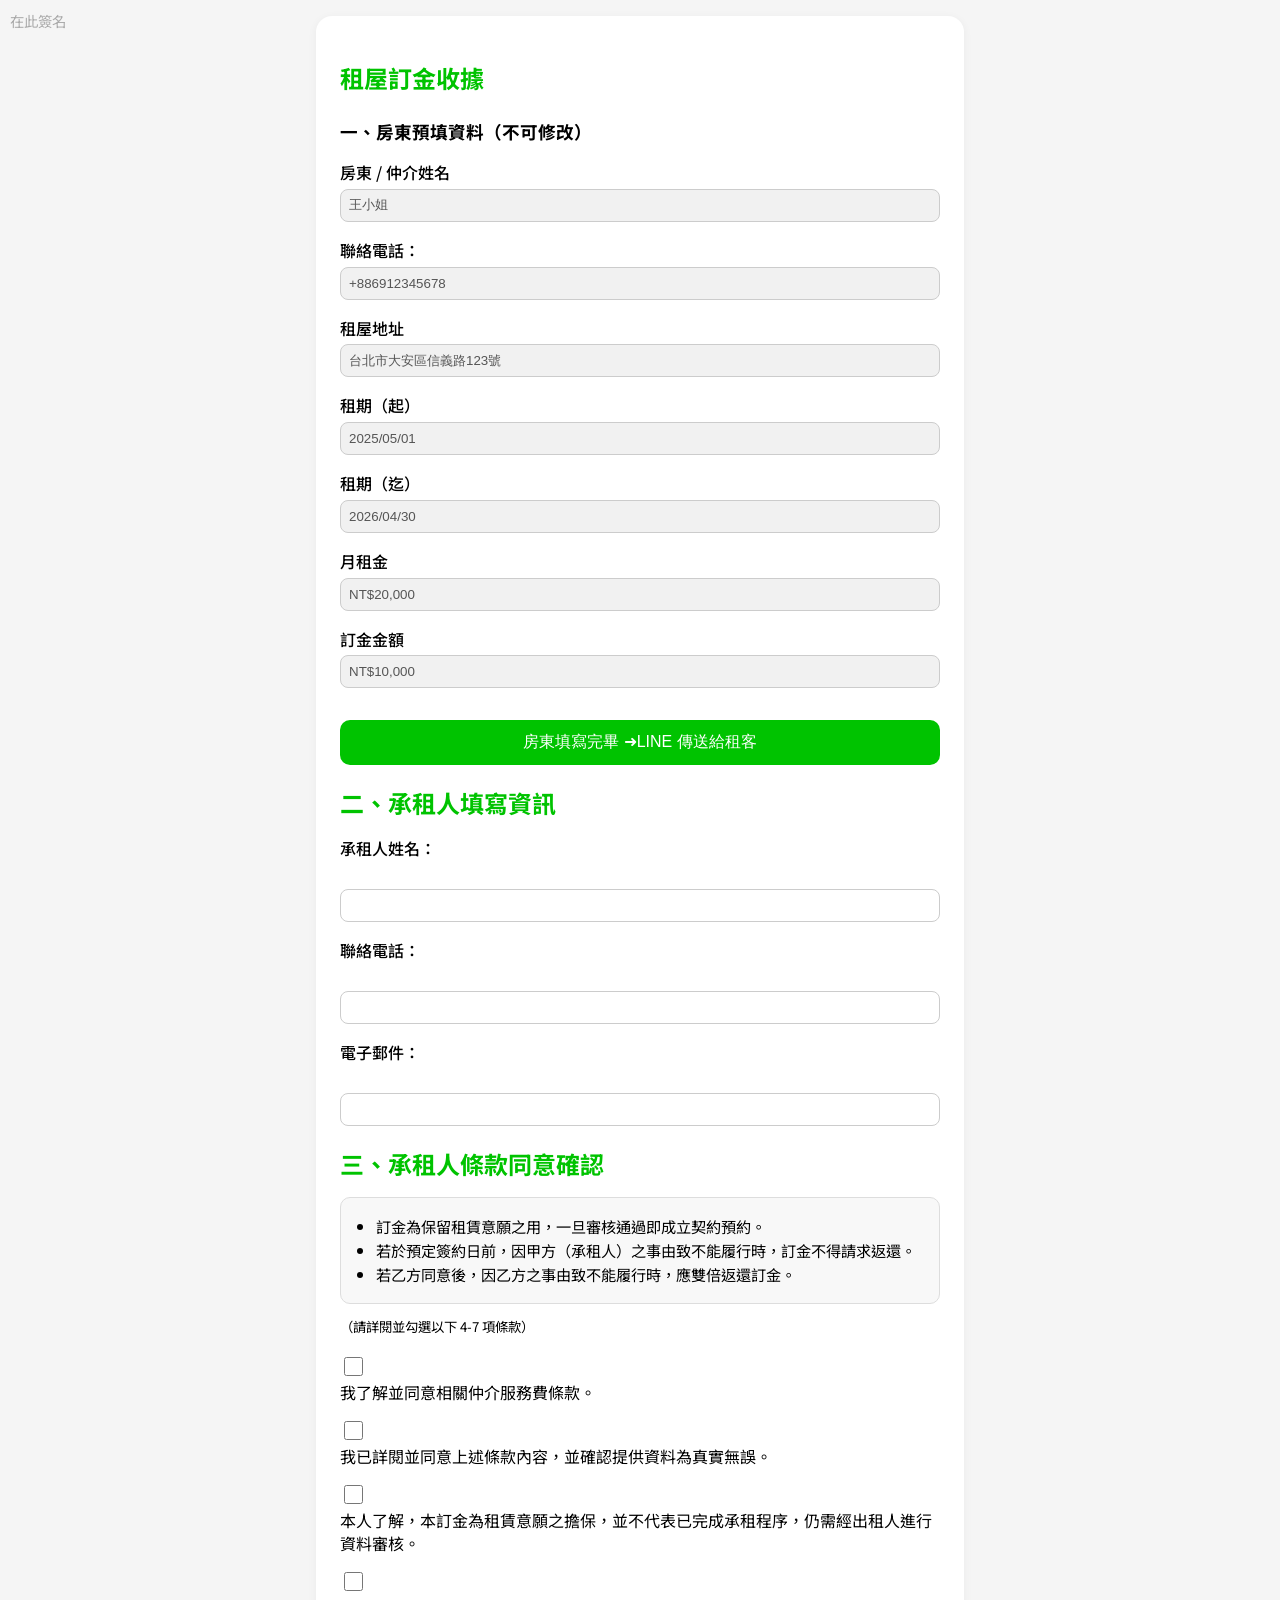
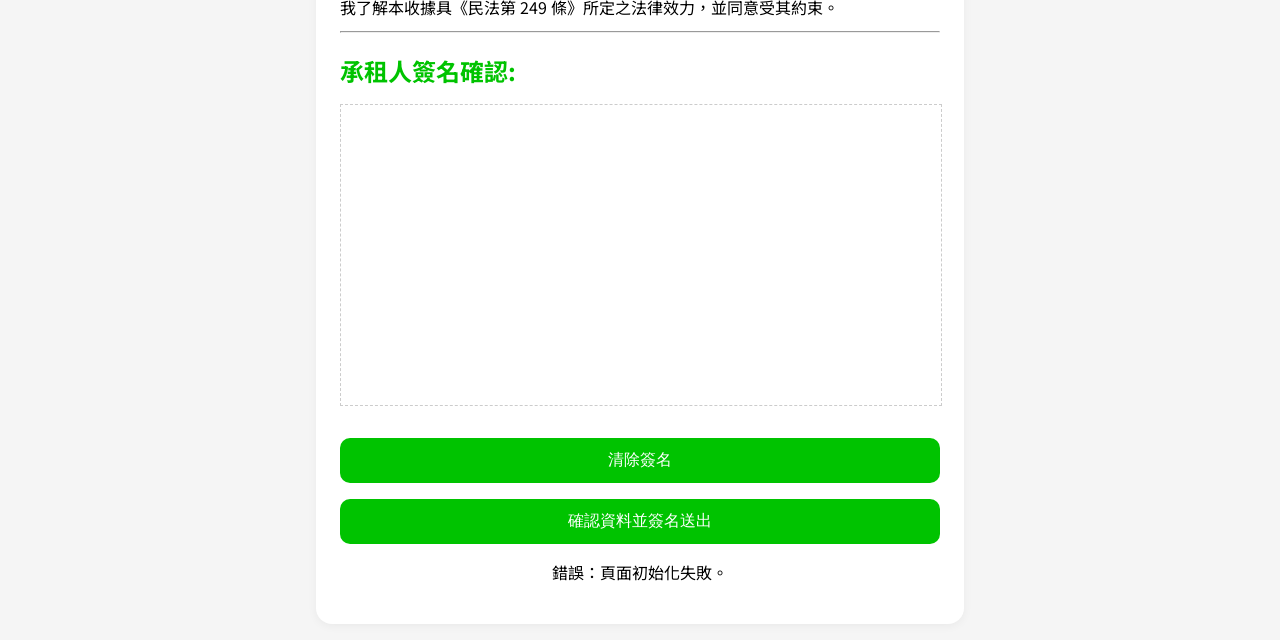
==== commit e00ded61: "Apply new formatv2 from rent-deposit-form.html example" ====
--- a/index.html
+++ b/index.html
@@ -3,32 +3,25 @@
 <head>
     <meta charset="UTF-8">
     <meta name="viewport" content="width=device-width, initial-scale=1.0">
-    <title>租屋訂金收據（簽署版）</title> <link rel="preconnect" href="https://fonts.googleapis.com">
+    <title>租屋訂金收據（簽署版）</title>
+    <link rel="preconnect" href="https://fonts.googleapis.com">
     <link rel="preconnect" href="https://fonts.gstatic.com" crossorigin>
     <link href="https://fonts.googleapis.com/css2?family=Noto+Sans+TC:wght@400;500;700&display=swap" rel="stylesheet">
-
     <link rel="stylesheet" href="style.css">
 </head>
 <body>
     <div class="container">
-        <h2>租屋訂金收據</h2> <div class="section-title">一、房東預填資料（不可修改）</div>
+        <h2>租屋訂金收據</h2>
+
+        <div class="section-title">一、房東預填資料（不可修改）</div>
         <label>房東 / 仲介姓名</label>
-        <input type="text" value="王小姐" readonly>
-
-        <label>租屋地址</label>
-        <input type="text" value="台北市大安區信義路123號" readonly>
-
-        <label>租期（起）</label>
-        <input type="text" value="2025/05/01" readonly>
-
-        <label>租期（迄）</label>
-        <input type="text" value="2026/04/30" readonly>
-
-        <label>月租金</label> <input type="text" value="NT$20,000" readonly>
-
-        <label>訂金金額</label> <input type="text" value="NT$10,000" readonly>
-
-        <div class="button-group">
+        <input type="text" id="landlordName_ro" value="王小姐" readonly> <label>聯絡電話：</label>
+        <input type="tel" id="landlordPhone_ro" value="+886912345678" readonly> <label>租屋地址</label>
+        <input type="text" id="leaseAddress_ro" value="台北市大安區信義路123號" readonly> <label>租期（起）</label>
+        <input type="text" id="leaseStartDate_ro" value="2025/05/01" readonly> <label>租期（迄）</label>
+        <input type="text" id="leaseEndDate_ro" value="2026/04/30" readonly> <label>月租金</label>
+        <input type="text" id="monthlyRent_ro" value="NT$20,000" readonly> <label>訂金金額</label>
+        <input type="text" id="depositAmount_ro" value="NT$10,000" readonly> <div class="button-group">
             <button type="button" onclick="shareToLine()">房東填寫完畢 ➜LINE 傳送給租客</button>
         </div>
 
@@ -52,8 +45,11 @@
             <div class="terms-section">
                 <h2>三、承租人條款同意確認</h2>
                 <div class="clause-box">
-                    <ul style="padding-left: 1.2rem; margin: 0; font-size: 0.95rem; line-height: 1.6;">
-                        <li>訂金為保留租賃意願之用，一旦審核通過即成立契約預約。</li> <li>若於預定簽約日前，因甲方（承租人）之事由致不能履行時，訂金不得請求返還。</li> <li>若乙方同意後，因乙方之事由致不能履行時，應雙倍返還訂金。</li> </ul>
+                     <ul style="padding-left: 1.2rem; margin: 0; font-size: 0.95rem; line-height: 1.6;">
+                        <li>訂金為保留租賃意願之用，一旦審核通過即成立契約預約。</li>
+                        <li>若於預定簽約日前，因甲方（承租人）之事由致不能履行時，訂金不得請求返還。</li>
+                        <li>若乙方同意後，因乙方之事由致不能履行時，應雙倍返還訂金。</li>
+                    </ul>
                 </div>
                 <p style="font-size: smaller;">（請詳閱並勾選以下 4-7 項條款）</p>
                 <div class="checkbox-group">
@@ -67,7 +63,8 @@
                     </div>
                     <div class="checkbox-item">
                         <input type="checkbox" id="term6-agree" name="term6-agree" required>
-                        <label for="term6-agree">本人了解，本訂金為租賃意願之擔保，並不代表已完成承租程序，仍需經出租人進行資料審核。</label> </div>
+                        <label for="term6-agree">本人了解，本訂金為租賃意願之擔保，並不代表已完成承租程序，仍需經出租人進行資料審核。</label>
+                    </div>
                     <div class="checkbox-item">
                         <input type="checkbox" id="term7-agree" name="term7-agree" required>
                         <label for="term7-agree">我了解本收據具《民法第 249 條》所定之法律效力，並同意受其約束。</label>
@@ -79,7 +76,7 @@
             <h2>承租人簽名確認:</h2>
             <div class="signature-pad-container">
                 <canvas id="signature-pad" style="border: 1px dashed #ccc; width: 100%; min-height: 150px; background-color: #fff;"></canvas>
-                <span class="signature-placeholder" id="signature-placeholder" style="position: absolute; top: 10px; left: 10px; color: #aaa; pointer-events: none; z-index: 1;">在此簽名</span>
+                 <span class="signature-placeholder" id="signature-placeholder" style="position: absolute; top: 10px; left: 10px; color: #aaa; pointer-events: none; z-index: 1;">在此簽名</span>
             </div>
 
             <div class="button-group">
@@ -88,10 +85,13 @@
             </div>
 
             <p id="status-message" style="min-height: 1.2em; margin-top: 1em; text-align: center;"></p>
-        </form> </div>
+        </form>
+
+    </div>
 
     <script src="https://static.line-scdn.net/liff/edge/2/sdk.js"></script>
-    <script src="signature_pad.umd.min.js"></script> <script src="script.js"></script>
+    <script src="signature_pad.umd.min.js"></script>
+    <script src="script.js"></script>
 
 </body>
 </html>
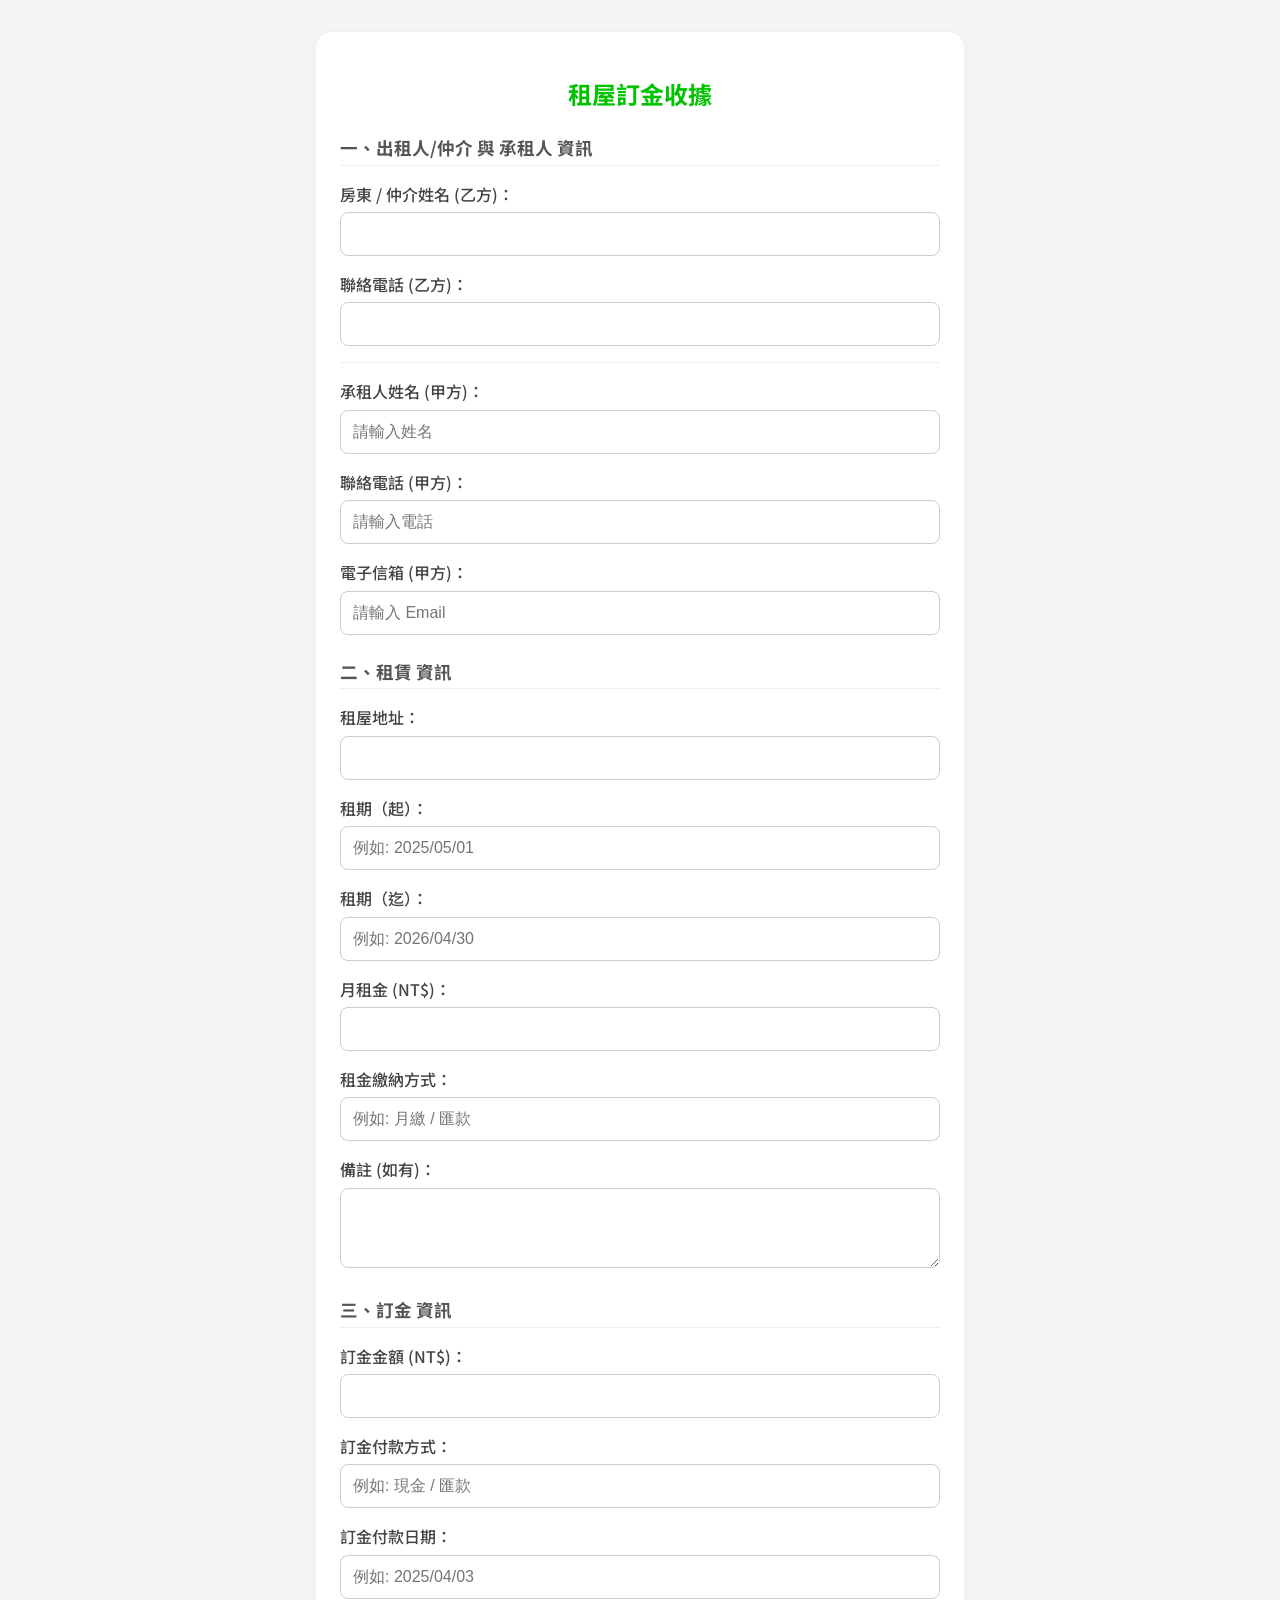
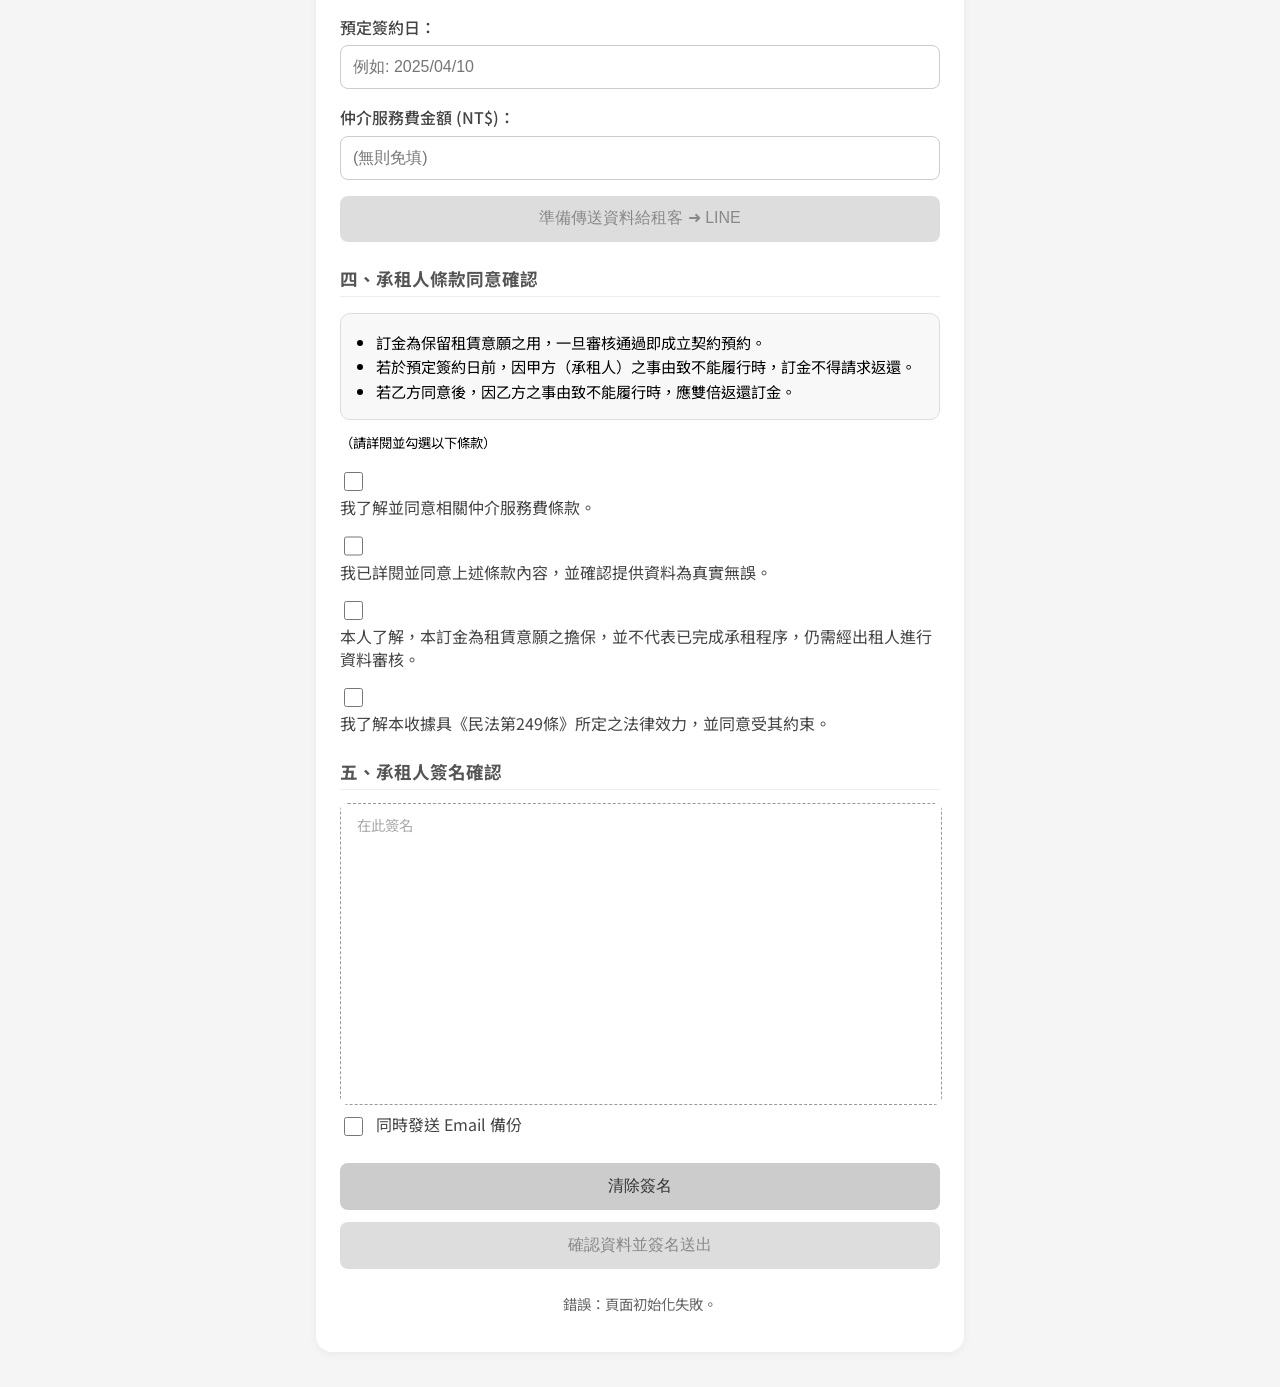
==== commit b7cb3277: "Apply new formatv3 from rent-deposit-form.html example" ====
--- a/index.html
+++ b/index.html
@@ -3,55 +3,58 @@
 <head>
     <meta charset="UTF-8">
     <meta name="viewport" content="width=device-width, initial-scale=1.0">
-    <title>租屋訂金收據（簽署版）</title>
-    <link rel="preconnect" href="https://fonts.googleapis.com">
+    <title>租屋訂金收據（簽署版 - 完整功能）</title> <link rel="preconnect" href="https://fonts.googleapis.com">
     <link rel="preconnect" href="https://fonts.gstatic.com" crossorigin>
     <link href="https://fonts.googleapis.com/css2?family=Noto+Sans+TC:wght@400;500;700&display=swap" rel="stylesheet">
+
     <link rel="stylesheet" href="style.css">
 </head>
 <body>
     <div class="container">
-        <h2>租屋訂金收據</h2>
+        <h2>租屋訂金收據</h2> <form id="receipt-form">
 
-        <div class="section-title">一、房東預填資料（不可修改）</div>
-        <label>房東 / 仲介姓名</label>
-        <input type="text" id="landlordName_ro" value="王小姐" readonly> <label>聯絡電話：</label>
-        <input type="tel" id="landlordPhone_ro" value="+886912345678" readonly> <label>租屋地址</label>
-        <input type="text" id="leaseAddress_ro" value="台北市大安區信義路123號" readonly> <label>租期（起）</label>
-        <input type="text" id="leaseStartDate_ro" value="2025/05/01" readonly> <label>租期（迄）</label>
-        <input type="text" id="leaseEndDate_ro" value="2026/04/30" readonly> <label>月租金</label>
-        <input type="text" id="monthlyRent_ro" value="NT$20,000" readonly> <label>訂金金額</label>
-        <input type="text" id="depositAmount_ro" value="NT$10,000" readonly> <div class="button-group">
-            <button type="button" onclick="shareToLine()">房東填寫完畢 ➜LINE 傳送給租客</button>
-        </div>
+            <div class="section-title">一、出租人/仲介 與 承租人 資訊</div>
+             <div class="form-section">
+                 <label for="landlordName">房東 / 仲介姓名 (乙方)：</label>
+                 <input type="text" id="landlordName" name="landlordName" required> <label for="landlordPhone">聯絡電話 (乙方)：</label>
+                 <input type="tel" id="landlordPhone" name="landlordPhone" required> <hr class="thin-hr">
 
-        <form id="tenant-form">
-            <h2>二、承租人填寫資訊</h2>
+                 <label for="tenantName">承租人姓名 (甲方)：</label>
+                 <input type="text" id="tenantName" name="tenantName" placeholder="請輸入姓名" required>
+
+                 <label for="tenantPhone">聯絡電話 (甲方)：</label>
+                 <input type="tel" id="tenantPhone" name="tenantPhone" placeholder="請輸入電話" required>
+
+                 <label for="tenantEmail">電子信箱 (甲方)：</label>
+                 <input type="email" id="tenantEmail" name="tenantEmail" placeholder="請輸入 Email" required>
+             </div>
+
+
+            <div class="section-title">二、租賃 資訊</div>
             <div class="form-section">
-                <p>
-                    <label for="tenantName">承租人姓名：</label><br>
-                    <input type="text" id="tenantName" name="tenantName" required>
-                </p>
-                <p>
-                    <label for="tenantPhone">聯絡電話：</label><br>
-                    <input type="tel" id="tenantPhone" name="tenantPhone" required>
-                </p>
-                <p>
-                    <label for="tenantEmail">電子郵件：</label><br>
-                    <input type="email" id="tenantEmail" name="tenantEmail" required>
-                </p>
-            </div>
+                <label for="leaseAddress">租屋地址：</label>
+                <input type="text" id="leaseAddress" name="leaseAddress" required> <label for="leaseStartDate">租期（起）：</label>
+                <input type="text" id="leaseStartDate" name="leaseStartDate" placeholder="例如: 2025/05/01" required> <label for="leaseEndDate">租期（迄）：</label>
+                <input type="text" id="leaseEndDate" name="leaseEndDate" placeholder="例如: 2026/04/30" required> <label for="monthlyRent">月租金 (NT$)：</label> <input type="text" id="monthlyRent" name="monthlyRent" required> <label for="rentPaymentMethod">租金繳納方式：</label> <input type="text" id="rentPaymentMethod" name="rentPaymentMethod" placeholder="例如: 月繳 / 匯款" required> <label for="remarks">備註 (如有)：</label>
+                 <textarea id="remarks" name="remarks" rows="3"></textarea> </div>
 
-            <div class="terms-section">
-                <h2>三、承租人條款同意確認</h2>
-                <div class="clause-box">
-                     <ul style="padding-left: 1.2rem; margin: 0; font-size: 0.95rem; line-height: 1.6;">
+             <div class="section-title">三、訂金 資訊</div> <div class="form-section">
+                 <label for="depositAmount">訂金金額 (NT$)：</label> <input type="text" id="depositAmount" name="depositAmount" required> <label for="depositPaymentMethod">訂金付款方式：</label> <input type="text" id="depositPaymentMethod" name="depositPaymentMethod" placeholder="例如: 現金 / 匯款" required> <label for="depositPaymentDate">訂金付款日期：</label> <input type="text" id="depositPaymentDate" name="depositPaymentDate" placeholder="例如: 2025/04/03" required> <label for="expectedSigningDate">預定簽約日：</label>
+                 <input type="text" id="expectedSigningDate" name="expectedSigningDate" placeholder="例如: 2025/04/10" required> <label for="brokerageFeeAmount">仲介服務費金額 (NT$)：</label>
+                 <input type="number" id="brokerageFeeAmount" name="brokerageFeeAmount" inputmode="numeric" pattern="[0-9]*" placeholder="(無則免填)"> </div>
+
+            <div class="button-group" style="margin-top: 1rem; margin-bottom: 1.5rem;">
+                <button type="button" onclick="shareCurrentDataToLine()">準備傳送資料給租客 ➜ LINE</button> </div>
+
+            <div class="section-title">四、承租人條款同意確認</div>
+            <div class="terms-section"> <div class="clause-box">
+                    <ul style="padding-left: 1.2rem; margin: 0; font-size: 0.95rem; line-height: 1.6;">
                         <li>訂金為保留租賃意願之用，一旦審核通過即成立契約預約。</li>
                         <li>若於預定簽約日前，因甲方（承租人）之事由致不能履行時，訂金不得請求返還。</li>
                         <li>若乙方同意後，因乙方之事由致不能履行時，應雙倍返還訂金。</li>
                     </ul>
                 </div>
-                <p style="font-size: smaller;">（請詳閱並勾選以下 4-7 項條款）</p>
+                <p style="font-size: smaller;">（請詳閱並勾選以下條款）</p>
                 <div class="checkbox-group">
                     <div class="checkbox-item">
                         <input type="checkbox" id="term4-agree" name="term4-agree" required>
@@ -67,31 +70,24 @@
                     </div>
                     <div class="checkbox-item">
                         <input type="checkbox" id="term7-agree" name="term7-agree" required>
-                        <label for="term7-agree">我了解本收據具《民法第 249 條》所定之法律效力，並同意受其約束。</label>
+                        <label for="term7-agree">我了解本收據具《民法第249條》所定之法律效力，並同意受其約束。</label>
                     </div>
                 </div>
-            </div>
-            <hr>
+             </div>
 
-            <h2>承租人簽名確認:</h2>
-            <div class="signature-pad-container">
-                <canvas id="signature-pad" style="border: 1px dashed #ccc; width: 100%; min-height: 150px; background-color: #fff;"></canvas>
-                 <span class="signature-placeholder" id="signature-placeholder" style="position: absolute; top: 10px; left: 10px; color: #aaa; pointer-events: none; z-index: 1;">在此簽名</span>
+            <div class="section-title">五、承租人簽名確認</div>
+            <div style="position: relative; width: 100%; min-height: 150px;" class="signature-box">
+                <span class="signature-placeholder" id="signature-placeholder" style="position: absolute; top: 10px; left: 16px; color: #aaa; font-size: 0.9rem; pointer-events: none; z-index: 1;">在此簽名</span>
+                <canvas id="signature-pad" style="display: block; width: 100%; height: 100%; background-color: #fff;"></canvas> </div>
+
+            <div class="checkbox-group" style="margin-top: 0.5rem;">
+                <label><input type="checkbox" id="emailBackup"> 同時發送 Email 備份</label>
             </div>
 
             <div class="button-group">
-                <button type="button" id="clear-button">清除簽名</button>
+                 <button type="button" id="clear-button" style="background-color: #ccc; color: #333;">清除簽名</button>
                 <button type="button" id="confirm-button">確認資料並簽名送出</button>
             </div>
-
-            <p id="status-message" style="min-height: 1.2em; margin-top: 1em; text-align: center;"></p>
-        </form>
-
-    </div>
-
-    <script src="https://static.line-scdn.net/liff/edge/2/sdk.js"></script>
-    <script src="signature_pad.umd.min.js"></script>
-    <script src="script.js"></script>
-
-</body>
+            <p class="subtext" id="status-message">請填寫表單資訊並簽名確認。</p> </form> </div> <script src="https://static.line-scdn.net/liff/edge/2/sdk.js"></script>
+    <script src="signature_pad.umd.min.js"></script> <script src="script.js"></script> </body>
 </html>
--- a/style.css
+++ b/style.css
@@ -10,47 +10,57 @@
   box-shadow: 0 2px 10px rgba(0, 0, 0, 0.05);
   padding: 1.5rem;
   max-width: 600px;
-  margin: auto;
+  margin: 1rem auto; /* Added margin */
 }
 h2 {
-  color: #00C300;
+  color: #00C300; /* Original Green */
   font-size: 1.5rem;
   margin-bottom: 1rem;
+  text-align: center; /* Center align */
 }
 .section-title {
   font-weight: bold;
   margin-top: 1.5rem;
-  margin-bottom: 0.5rem;
+  margin-bottom: 0.8rem; /* Consistent margin */
   font-size: 1.1rem;
+  color: #555;
+  border-bottom: 1px solid #eee;
+  padding-bottom: 0.3rem;
 }
 label {
   display: block;
-  margin-top: 1rem;
+  margin-top: 1rem; /* Space above label */
+  margin-bottom: 0.3rem; /* Space below label */
   font-weight: 500;
+  color: #444;
 }
-input, textarea {
+input[type="text"],
+input[type="tel"],
+input[type="email"],
+input[type="number"], /* Added number type */
+textarea {
   width: 100%;
-  padding: 0.5rem;
-  margin-top: 0.3rem;
+  padding: 0.75rem;
+  margin-top: 0.1rem;
   border: 1px solid #ccc;
   border-radius: 8px;
-  /* Ensure input/textarea take full width considering padding and border */
   box-sizing: border-box;
+  font-size: 1rem;
 }
-input[readonly] {
-  background: #f1f1f1;
-  color: #555;
-}
+/* Removed readonly styles as fields are now editable,
+   but can be added back if needed for specific display */
+/* input[readonly] {
+   background: #f1f1f1;
+   color: #555;
+   cursor: not-allowed;
+} */
 .signature-box {
   border: 1px dashed #999;
-  /* height: 150px; */ /* Height is now set by the wrapper div in HTML */
+  /* height: 150px; */ /* Controlled by wrapper */
   border-radius: 8px;
   margin-top: 0.5rem;
-  background-color: #fff;
-  /* Ensure canvas fits within this box */
-  display: block;
-  width: 100%;
-  box-sizing: border-box;
+  background-color: #fff; /* White background */
+  touch-action: none; /* Prevent scroll */
 }
 .clause-box {
   background-color: #f8f8f8;
@@ -65,67 +75,76 @@
 }
 .checkbox-group label {
   display: flex;
-  align-items: flex-start; /* Align checkbox and text nicely */
-  gap: 0.5rem;
+  align-items: flex-start;
+  gap: 0.6rem;
   justify-content: flex-start;
-  line-height: 1.4;
+  line-height: 1.45;
   margin-bottom: 0.8rem;
-  word-break: break-word; /* Prevent long text overflow */
-  white-space: normal; /* Allow text wrapping */
-  /* Reset label styles from global */
+  word-break: break-word;
+  white-space: normal;
   font-weight: normal;
-  margin-top: 0; /* Reset top margin */
+  margin-top: 0;
+  cursor: pointer;
+}
+/* Style for the div containing checkbox+label if needed */
+.checkbox-item {
+    margin-bottom: 0.5rem; /* Add space between items */
 }
 .checkbox-group input[type="checkbox"] {
-  flex-shrink: 0; /* Prevent checkbox shrinking */
-  margin-top: 0.3rem; /* Align checkbox vertically */
-  width: 1.2rem; /* Explicit size */
-  height: 1.2rem; /* Explicit size */
-  /* Reset input styles from global */
-  padding: 0;
-  border: initial;
-  border-radius: initial;
+  flex-shrink: 0;
+  margin-top: 0.25rem;
+  width: 1.2rem;
+  height: 1.2rem;
+  cursor: pointer;
+  accent-color: #00C300;
 }
 .button-group {
-  margin-top: 2rem;
+  margin-top: 1.5rem;
   display: flex;
-  gap: 1rem;
-  flex-direction: column; /* Stack buttons vertically */
+  gap: 0.8rem;
+  flex-direction: column;
 }
 button {
-  padding: 0.75rem;
+  padding: 0.8rem 1rem;
   background-color: #00C300;
   color: white;
   font-size: 1rem;
   border: none;
-  border-radius: 10px;
+  border-radius: 8px;
   cursor: pointer;
+  transition: background-color 0.2s ease;
+  font-weight: 500;
 }
-button:hover {
+button:hover:not(:disabled) { /* Add :not(:disabled) */
   background-color: #00a800;
+}
+button:disabled { /* Style for disabled buttons */
+    background-color: #ddd;
+    color: #888;
+    cursor: not-allowed;
+}
+
+/* Style for the clear button */
+#clear-button {
+    background-color: #ccc;
+    color: #333;
+}
+#clear-button:hover:not(:disabled) {
+    background-color: #bbb;
 }
 .subtext {
   font-size: 0.9rem;
   color: #666;
-  margin-top: 1rem;
+  margin-top: 1.5rem;
   text-align: center;
 }
-/* Style for the placeholder text inside canvas */
-.signature-placeholder {
-   position: absolute;
-   top: 10px;
-   left: 16px;
-   color: #aaa;
-   font-size: 0.9rem;
-   pointer-events: none; /* Make text non-interactive */
-   z-index: 1; /* Ensure it's above canvas content initially */
+/* Thin HR style if needed */
+hr.thin-hr {
+    border: none;
+    border-top: 1px solid #eee;
+    margin: 1rem 0; /* Consistent margin */
 }
-/* Style for the signature canvas itself */
-#signature-pad {
-    position: relative; /* Needed for absolute positioning of placeholder */
-    z-index: 2; /* Ensure drawing happens above placeholder */
-    display: block; /* Ensure it behaves like a block element */
-    width: 100%; /* Take full width of container */
-    height: 100%; /* Take full height of container */
-    cursor: crosshair; /* Indicate drawing area */
+/* Container for signature pad */
+.signature-pad-container {
+    margin-bottom: 1rem; /* Add space below signature */
 }
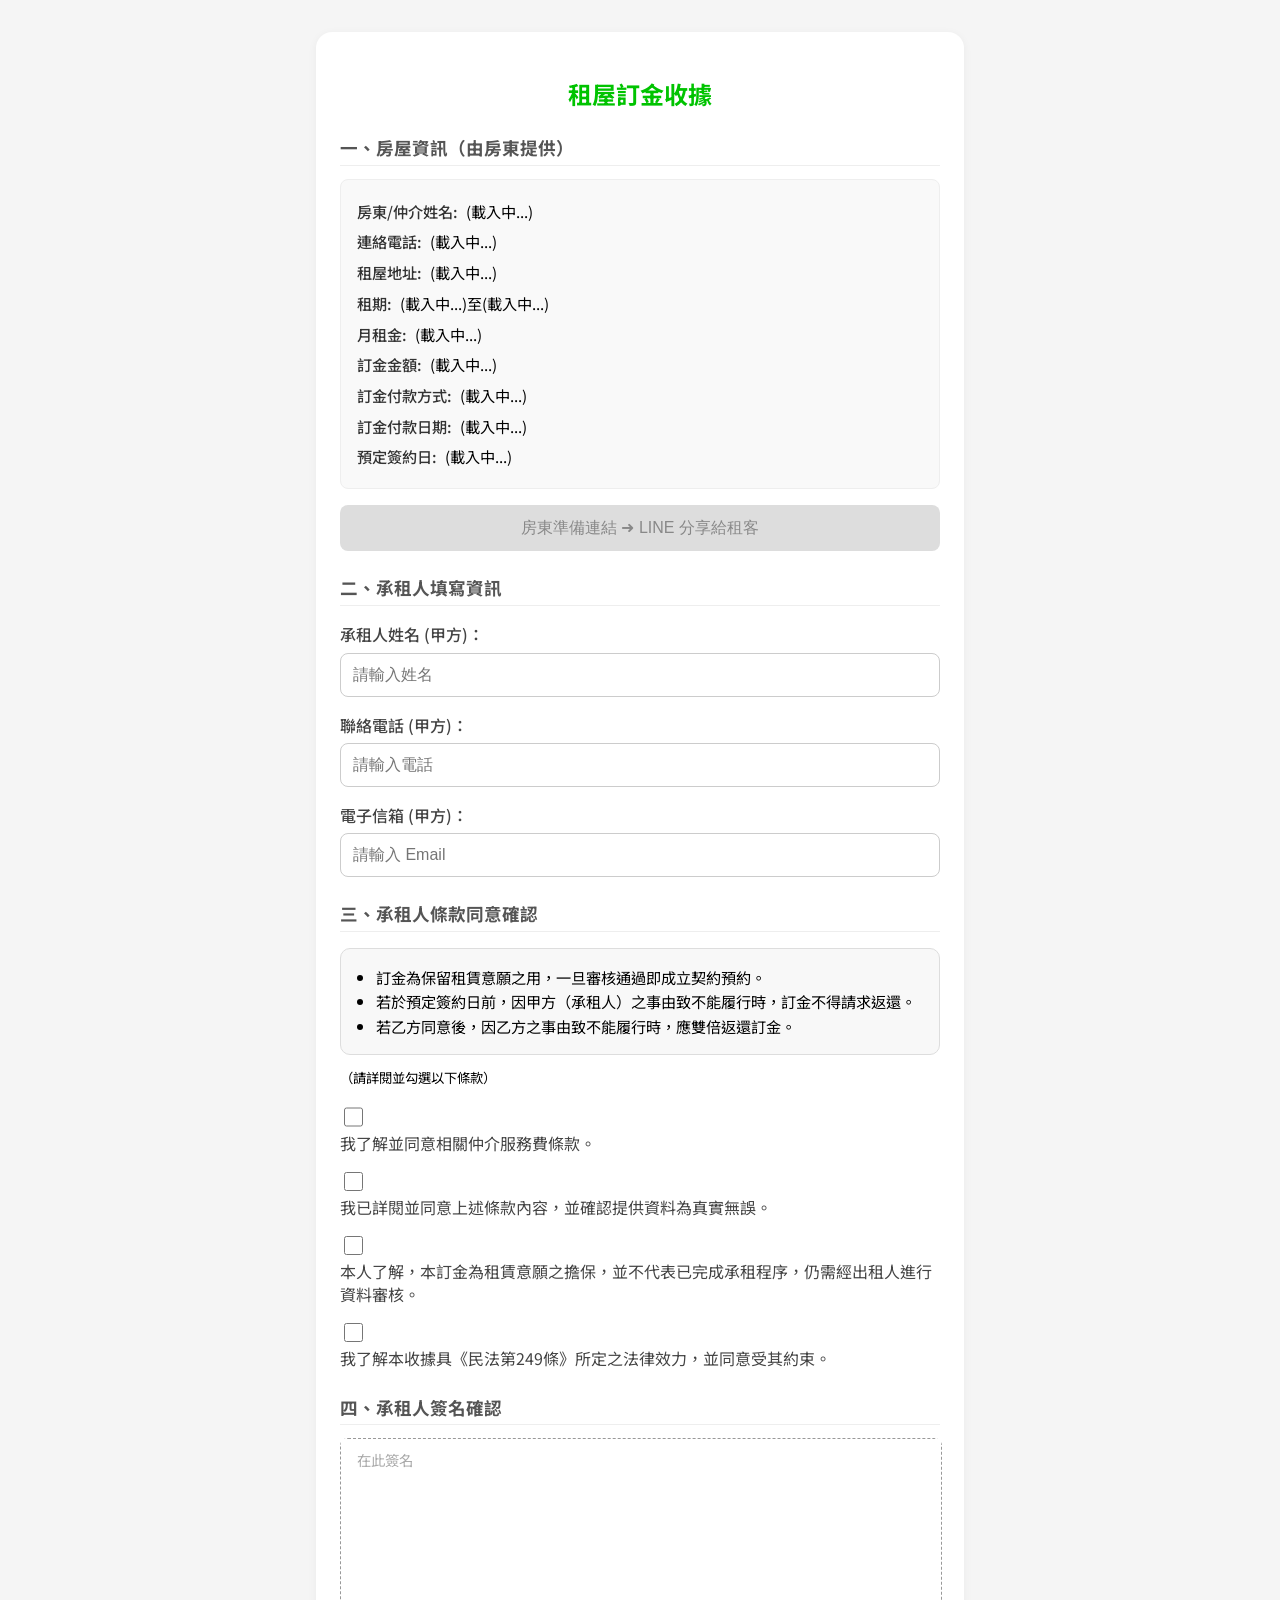
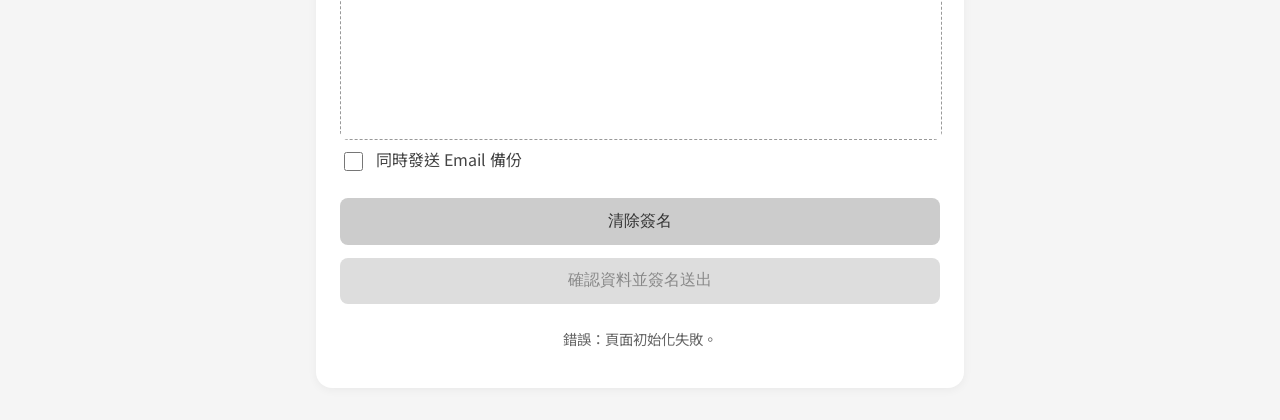
==== commit 1c3e7e4b: "Apply new formatv4 from rent-deposit-form.html example" ====
--- a/index.html
+++ b/index.html
@@ -3,7 +3,9 @@
 <head>
     <meta charset="UTF-8">
     <meta name="viewport" content="width=device-width, initial-scale=1.0">
-    <title>租屋訂金收據（簽署版 - 完整功能）</title> <link rel="preconnect" href="https://fonts.googleapis.com">
+    <title>租屋訂金收據（簽署版 - 業主版面）</title>
+
+    <link rel="preconnect" href="https://fonts.googleapis.com">
     <link rel="preconnect" href="https://fonts.gstatic.com" crossorigin>
     <link href="https://fonts.googleapis.com/css2?family=Noto+Sans+TC:wght@400;500;700&display=swap" rel="stylesheet">
 
@@ -11,14 +13,39 @@
 </head>
 <body>
     <div class="container">
-        <h2>租屋訂金收據</h2> <form id="receipt-form">
+        <h2>租屋訂金收據</h2>
 
-            <div class="section-title">一、出租人/仲介 與 承租人 資訊</div>
-             <div class="form-section">
-                 <label for="landlordName">房東 / 仲介姓名 (乙方)：</label>
-                 <input type="text" id="landlordName" name="landlordName" required> <label for="landlordPhone">聯絡電話 (乙方)：</label>
-                 <input type="tel" id="landlordPhone" name="landlordPhone" required> <hr class="thin-hr">
+        <div class="section-title">一、房屋資訊（由房東提供）</div>
+        <div class="display-info-section"> <p><span class="display-label">房東/仲介姓名:</span> <span id="display_landlordName">(載入中...)</span></p>
+            <p><span class="display-label">連絡電話:</span> <span id="display_landlordPhone">(載入中...)</span></p>
+            <p><span class="display-label">租屋地址:</span> <span id="display_leaseAddress">(載入中...)</span></p>
+            <p><span class="display-label">租期:</span> <span id="display_leaseStartDate">(載入中...)</span> 至 <span id="display_leaseEndDate">(載入中...)</span></p>
+            <p><span class="display-label">月租金:</span> <span id="display_monthlyRent">(載入中...)</span></p>
+             <p><span class="display-label">訂金金額:</span> <span id="display_depositAmount">(載入中...)</span></p>
+             <p><span class="display-label">訂金付款方式:</span> <span id="display_depositPaymentMethod">(載入中...)</span></p>
+             <p><span class="display-label">訂金付款日期:</span> <span id="display_depositPaymentDate">(載入中...)</span></p>
+             <p><span class="display-label">預定簽約日:</span> <span id="display_expectedSigningDate">(載入中...)</span></p>
+        </div>
 
+        <input type="hidden" id="landlordName">
+        <input type="hidden" id="landlordPhone">
+        <input type="hidden" id="leaseAddress">
+        <input type="hidden" id="leaseStartDate">
+        <input type="hidden" id="leaseEndDate">
+        <input type="hidden" id="monthlyRent">
+        <input type="hidden" id="depositAmount">
+        <input type="hidden" id="rentPaymentMethod">
+        <input type="hidden" id="depositPaymentMethod">
+        <input type="hidden" id="depositPaymentDate">
+        <input type="hidden" id="expectedSigningDate">
+        <input type="hidden" id="brokerageFeeAmount"> <input type="hidden" id="remarks"> <div class="button-group" style="margin-top: 1rem; margin-bottom: 1.5rem;">
+             <button type="button" onclick="shareCurrentDataToLine()">房東準備連結 ➜ LINE 分享給租客</button>
+         </div>
+
+
+        <form id="tenant-form">
+            <div class="section-title">二、承租人填寫資訊</div>
+            <div class="form-section">
                  <label for="tenantName">承租人姓名 (甲方)：</label>
                  <input type="text" id="tenantName" name="tenantName" placeholder="請輸入姓名" required>
 
@@ -27,27 +54,12 @@
 
                  <label for="tenantEmail">電子信箱 (甲方)：</label>
                  <input type="email" id="tenantEmail" name="tenantEmail" placeholder="請輸入 Email" required>
-             </div>
+            </div>
 
 
-            <div class="section-title">二、租賃 資訊</div>
-            <div class="form-section">
-                <label for="leaseAddress">租屋地址：</label>
-                <input type="text" id="leaseAddress" name="leaseAddress" required> <label for="leaseStartDate">租期（起）：</label>
-                <input type="text" id="leaseStartDate" name="leaseStartDate" placeholder="例如: 2025/05/01" required> <label for="leaseEndDate">租期（迄）：</label>
-                <input type="text" id="leaseEndDate" name="leaseEndDate" placeholder="例如: 2026/04/30" required> <label for="monthlyRent">月租金 (NT$)：</label> <input type="text" id="monthlyRent" name="monthlyRent" required> <label for="rentPaymentMethod">租金繳納方式：</label> <input type="text" id="rentPaymentMethod" name="rentPaymentMethod" placeholder="例如: 月繳 / 匯款" required> <label for="remarks">備註 (如有)：</label>
-                 <textarea id="remarks" name="remarks" rows="3"></textarea> </div>
-
-             <div class="section-title">三、訂金 資訊</div> <div class="form-section">
-                 <label for="depositAmount">訂金金額 (NT$)：</label> <input type="text" id="depositAmount" name="depositAmount" required> <label for="depositPaymentMethod">訂金付款方式：</label> <input type="text" id="depositPaymentMethod" name="depositPaymentMethod" placeholder="例如: 現金 / 匯款" required> <label for="depositPaymentDate">訂金付款日期：</label> <input type="text" id="depositPaymentDate" name="depositPaymentDate" placeholder="例如: 2025/04/03" required> <label for="expectedSigningDate">預定簽約日：</label>
-                 <input type="text" id="expectedSigningDate" name="expectedSigningDate" placeholder="例如: 2025/04/10" required> <label for="brokerageFeeAmount">仲介服務費金額 (NT$)：</label>
-                 <input type="number" id="brokerageFeeAmount" name="brokerageFeeAmount" inputmode="numeric" pattern="[0-9]*" placeholder="(無則免填)"> </div>
-
-            <div class="button-group" style="margin-top: 1rem; margin-bottom: 1.5rem;">
-                <button type="button" onclick="shareCurrentDataToLine()">準備傳送資料給租客 ➜ LINE</button> </div>
-
-            <div class="section-title">四、承租人條款同意確認</div>
-            <div class="terms-section"> <div class="clause-box">
+            <div class="section-title">三、承租人條款同意確認</div>
+            <div class="terms-section">
+                <div class="clause-box">
                     <ul style="padding-left: 1.2rem; margin: 0; font-size: 0.95rem; line-height: 1.6;">
                         <li>訂金為保留租賃意願之用，一旦審核通過即成立契約預約。</li>
                         <li>若於預定簽約日前，因甲方（承租人）之事由致不能履行時，訂金不得請求返還。</li>
@@ -73,21 +85,33 @@
                         <label for="term7-agree">我了解本收據具《民法第249條》所定之法律效力，並同意受其約束。</label>
                     </div>
                 </div>
-             </div>
+            </div>
 
-            <div class="section-title">五、承租人簽名確認</div>
+
+            <div class="section-title">四、承租人簽名確認</div>
             <div style="position: relative; width: 100%; min-height: 150px;" class="signature-box">
                 <span class="signature-placeholder" id="signature-placeholder" style="position: absolute; top: 10px; left: 16px; color: #aaa; font-size: 0.9rem; pointer-events: none; z-index: 1;">在此簽名</span>
-                <canvas id="signature-pad" style="display: block; width: 100%; height: 100%; background-color: #fff;"></canvas> </div>
+                <canvas id="signature-pad" style="display: block; width: 100%; height: 100%; background-color: #fff;"></canvas>
+            </div>
+
 
             <div class="checkbox-group" style="margin-top: 0.5rem;">
                 <label><input type="checkbox" id="emailBackup"> 同時發送 Email 備份</label>
             </div>
 
+
             <div class="button-group">
-                 <button type="button" id="clear-button" style="background-color: #ccc; color: #333;">清除簽名</button>
+                <button type="button" id="clear-button" style="background-color: #ccc; color: #333;">清除簽名</button>
                 <button type="button" id="confirm-button">確認資料並簽名送出</button>
             </div>
-            <p class="subtext" id="status-message">請填寫表單資訊並簽名確認。</p> </form> </div> <script src="https://static.line-scdn.net/liff/edge/2/sdk.js"></script>
-    <script src="signature_pad.umd.min.js"></script> <script src="script.js"></script> </body>
+            <p class="subtext" id="status-message">請填寫表單資訊並簽名確認。</p>
+
+        </form>
+    </div>
+
+    <script src="https://static.line-scdn.net/liff/edge/2/sdk.js"></script>
+    <script src="signature_pad.umd.min.js"></script>
+    <script src="script.js"></script>
+
+</body>
 </html>
--- a/style.css
+++ b/style.css
@@ -1,3 +1,4 @@
+/* Styles extracted from landlord's HTML */
 body {
   font-family: 'Noto Sans TC', sans-serif;
   background-color: #f5f5f5;
@@ -10,18 +11,18 @@
   box-shadow: 0 2px 10px rgba(0, 0, 0, 0.05);
   padding: 1.5rem;
   max-width: 600px;
-  margin: 1rem auto; /* Added margin */
+  margin: 1rem auto;
 }
 h2 {
-  color: #00C300; /* Original Green */
+  color: #00C300;
   font-size: 1.5rem;
   margin-bottom: 1rem;
-  text-align: center; /* Center align */
+  text-align: center;
 }
 .section-title {
   font-weight: bold;
   margin-top: 1.5rem;
-  margin-bottom: 0.8rem; /* Consistent margin */
+  margin-bottom: 0.8rem;
   font-size: 1.1rem;
   color: #555;
   border-bottom: 1px solid #eee;
@@ -29,15 +30,15 @@
 }
 label {
   display: block;
-  margin-top: 1rem; /* Space above label */
-  margin-bottom: 0.3rem; /* Space below label */
+  margin-top: 1rem;
+  margin-bottom: 0.3rem;
   font-weight: 500;
   color: #444;
 }
 input[type="text"],
 input[type="tel"],
 input[type="email"],
-input[type="number"], /* Added number type */
+input[type="number"],
 textarea {
   width: 100%;
   padding: 0.75rem;
@@ -47,20 +48,38 @@
   box-sizing: border-box;
   font-size: 1rem;
 }
-/* Removed readonly styles as fields are now editable,
-   but can be added back if needed for specific display */
-/* input[readonly] {
-   background: #f1f1f1;
-   color: #555;
-   cursor: not-allowed;
-} */
+/* Style for the hidden inputs (they are hidden by default) */
+input[type="hidden"] {
+    display: none;
+}
+/* Style for the display area */
+.display-info-section {
+    background-color: #f9f9f9; /* Light background */
+    border: 1px solid #eee;
+    border-radius: 8px;
+    padding: 0.8rem 1rem;
+    margin-bottom: 1rem;
+    font-size: 0.95rem;
+    line-height: 1.6;
+}
+.display-info-section p {
+    margin: 0.4rem 0; /* Space between lines */
+    display: flex; /* Align label and value */
+    flex-wrap: wrap; /* Allow wrapping */
+}
+.display-label {
+    font-weight: 500;
+    color: #333;
+    margin-right: 0.5em; /* Space after label */
+    flex-shrink: 0; /* Prevent label from shrinking */
+}
+/* Signature Box styles */
 .signature-box {
   border: 1px dashed #999;
-  /* height: 150px; */ /* Controlled by wrapper */
   border-radius: 8px;
   margin-top: 0.5rem;
-  background-color: #fff; /* White background */
-  touch-action: none; /* Prevent scroll */
+  background-color: #fff;
+  touch-action: none;
 }
 .clause-box {
   background-color: #f8f8f8;
@@ -86,9 +105,8 @@
   margin-top: 0;
   cursor: pointer;
 }
-/* Style for the div containing checkbox+label if needed */
 .checkbox-item {
-    margin-bottom: 0.5rem; /* Add space between items */
+    margin-bottom: 0.5rem;
 }
 .checkbox-group input[type="checkbox"] {
   flex-shrink: 0;
@@ -115,16 +133,14 @@
   transition: background-color 0.2s ease;
   font-weight: 500;
 }
-button:hover:not(:disabled) { /* Add :not(:disabled) */
+button:hover:not(:disabled) {
   background-color: #00a800;
 }
-button:disabled { /* Style for disabled buttons */
+button:disabled {
     background-color: #ddd;
     color: #888;
     cursor: not-allowed;
 }
-
-/* Style for the clear button */
 #clear-button {
     background-color: #ccc;
     color: #333;
@@ -138,13 +154,12 @@
   margin-top: 1.5rem;
   text-align: center;
 }
-/* Thin HR style if needed */
 hr.thin-hr {
     border: none;
     border-top: 1px solid #eee;
-    margin: 1rem 0; /* Consistent margin */
+    margin: 1rem 0;
 }
-/* Container for signature pad */
 .signature-pad-container {
-    margin-bottom: 1rem; /* Add space below signature */
-}+    margin-bottom: 1rem;
+}
+/* Placeholder is handled by inline style in HTML */
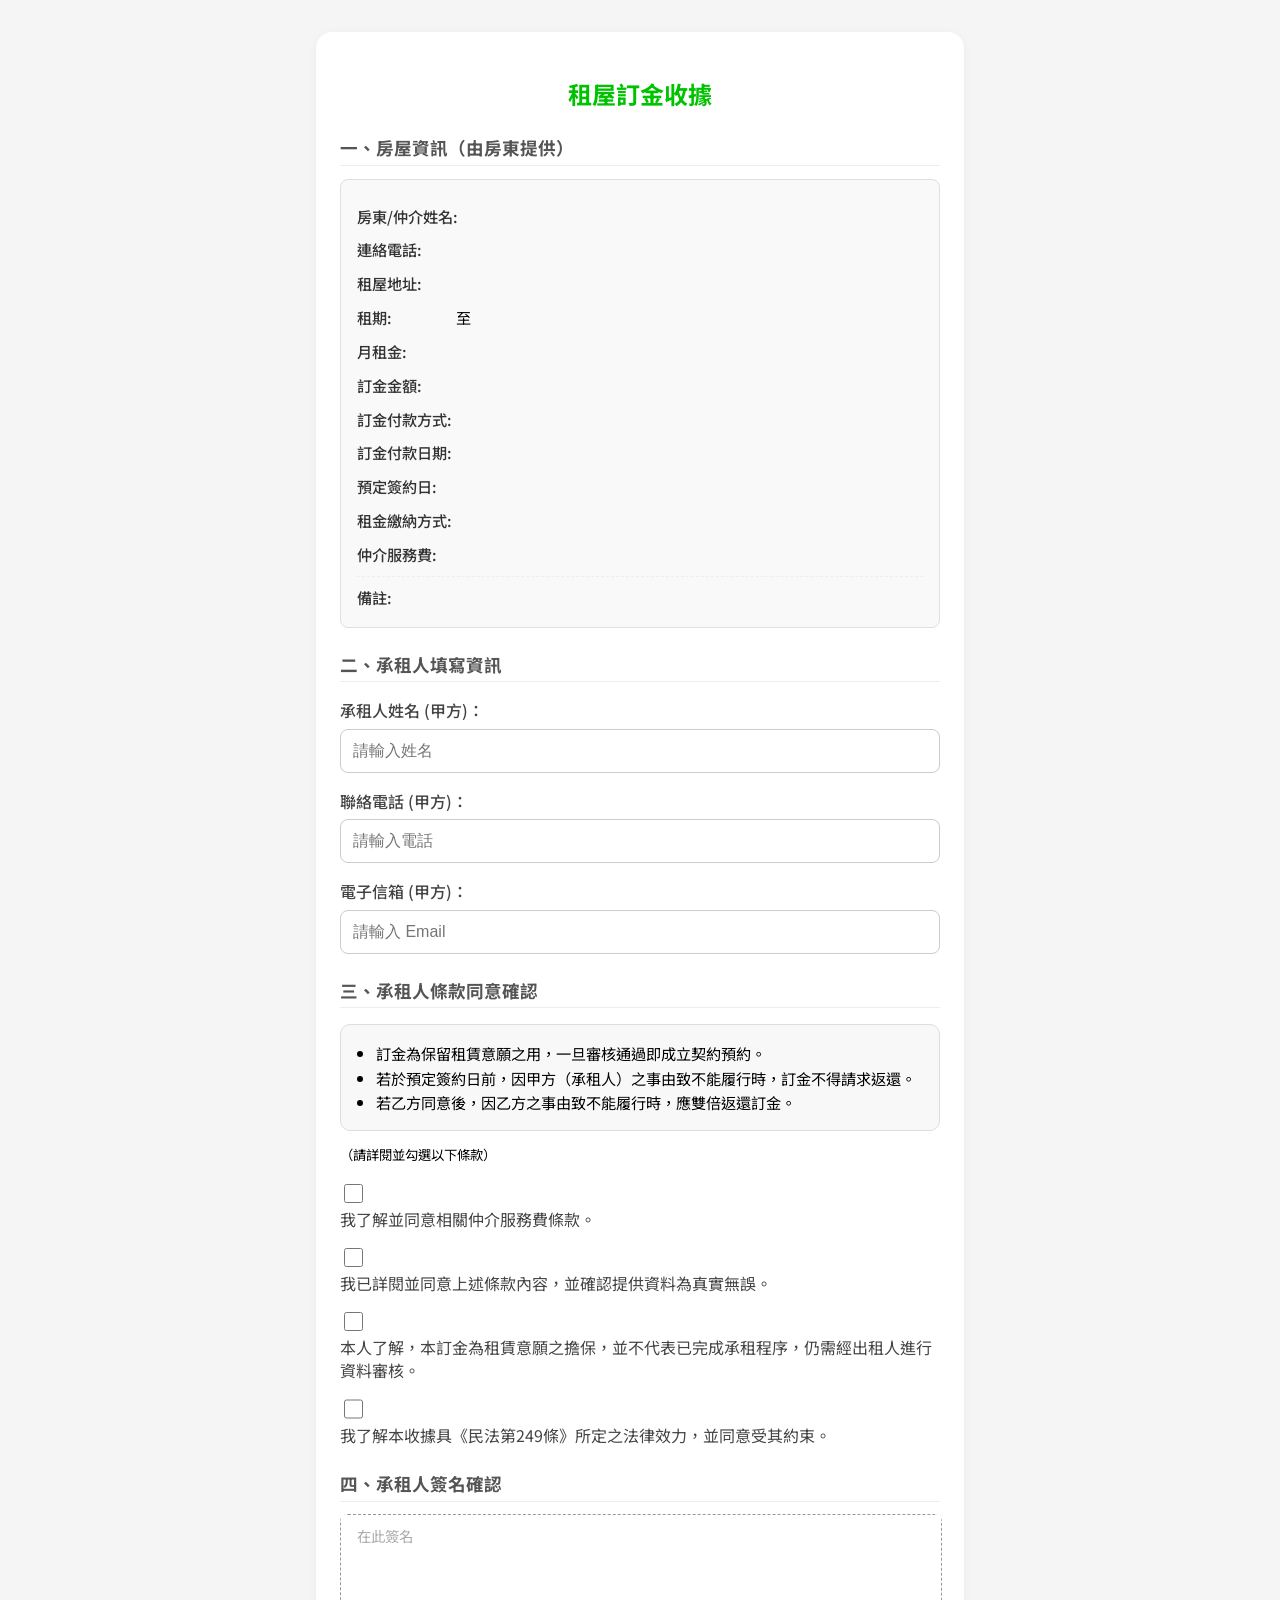
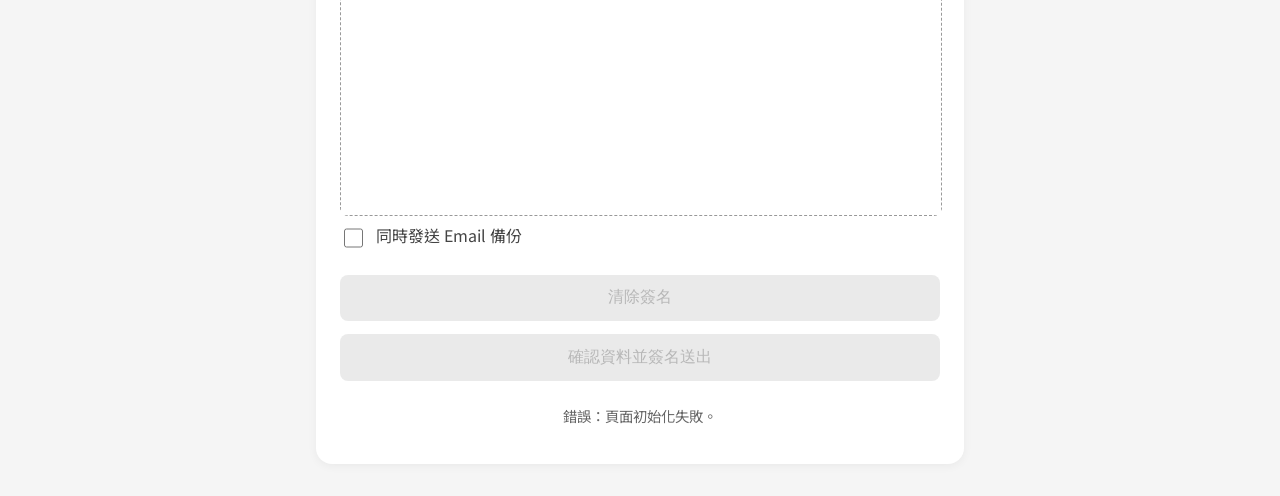
==== commit 695a9756: "Apply new formatv5 from rent-deposit-form.html example" ====
--- a/index.html
+++ b/index.html
@@ -3,7 +3,7 @@
 <head>
     <meta charset="UTF-8">
     <meta name="viewport" content="width=device-width, initial-scale=1.0">
-    <title>租屋訂金收據（簽署版 - 業主版面）</title>
+    <title>租屋訂金收據（簽署版 - 業主版面v2）</title>
 
     <link rel="preconnect" href="https://fonts.googleapis.com">
     <link rel="preconnect" href="https://fonts.gstatic.com" crossorigin>
@@ -16,15 +16,19 @@
         <h2>租屋訂金收據</h2>
 
         <div class="section-title">一、房屋資訊（由房東提供）</div>
-        <div class="display-info-section"> <p><span class="display-label">房東/仲介姓名:</span> <span id="display_landlordName">(載入中...)</span></p>
-            <p><span class="display-label">連絡電話:</span> <span id="display_landlordPhone">(載入中...)</span></p>
-            <p><span class="display-label">租屋地址:</span> <span id="display_leaseAddress">(載入中...)</span></p>
-            <p><span class="display-label">租期:</span> <span id="display_leaseStartDate">(載入中...)</span> 至 <span id="display_leaseEndDate">(載入中...)</span></p>
-            <p><span class="display-label">月租金:</span> <span id="display_monthlyRent">(載入中...)</span></p>
-             <p><span class="display-label">訂金金額:</span> <span id="display_depositAmount">(載入中...)</span></p>
-             <p><span class="display-label">訂金付款方式:</span> <span id="display_depositPaymentMethod">(載入中...)</span></p>
-             <p><span class="display-label">訂金付款日期:</span> <span id="display_depositPaymentDate">(載入中...)</span></p>
-             <p><span class="display-label">預定簽約日:</span> <span id="display_expectedSigningDate">(載入中...)</span></p>
+        <div class="display-info-section">
+            <p><span class="display-label">房東/仲介姓名:</span> <span class="display-value" id="display_landlordName"></span></p>
+            <p><span class="display-label">連絡電話:</span> <span class="display-value" id="display_landlordPhone"></span></p>
+            <p><span class="display-label">租屋地址:</span> <span class="display-value" id="display_leaseAddress"></span></p>
+            <p><span class="display-label">租期:</span> <span class="display-value" id="display_leaseStartDate"></span> 至 <span class="display-value" id="display_leaseEndDate"></span></p>
+            <p><span class="display-label">月租金:</span> <span class="display-value" id="display_monthlyRent"></span></p>
+             <p><span class="display-label">訂金金額:</span> <span class="display-value" id="display_depositAmount"></span></p>
+             <p><span class="display-label">訂金付款方式:</span> <span class="display-value" id="display_depositPaymentMethod"></span></p>
+             <p><span class="display-label">訂金付款日期:</span> <span class="display-value" id="display_depositPaymentDate"></span></p>
+             <p><span class="display-label">預定簽約日:</span> <span class="display-value" id="display_expectedSigningDate"></span></p>
+              <p><span class="display-label">租金繳納方式:</span> <span class="display-value" id="display_rentPaymentMethod"></span></p>
+              <p><span class="display-label">仲介服務費:</span> <span class="display-value" id="display_brokerageFeeAmount"></span></p>
+              <div class="remarks-display"><span class="display-label">備註:</span> <span id="display_remarks"></span></div>
         </div>
 
         <input type="hidden" id="landlordName">
@@ -38,8 +42,10 @@
         <input type="hidden" id="depositPaymentMethod">
         <input type="hidden" id="depositPaymentDate">
         <input type="hidden" id="expectedSigningDate">
-        <input type="hidden" id="brokerageFeeAmount"> <input type="hidden" id="remarks"> <div class="button-group" style="margin-top: 1rem; margin-bottom: 1.5rem;">
-             <button type="button" onclick="shareCurrentDataToLine()">房東準備連結 ➜ LINE 分享給租客</button>
+        <input type="hidden" id="brokerageFeeAmount">
+        <input type="hidden" id="remarks">
+
+        <div class="button-group" id="share-button-group" style="margin-top: 1rem; margin-bottom: 1.5rem; display: none;"> <button type="button" onclick="shareCurrentDataToLine()">轉發此預填連結給租客 ➜ LINE</button>
          </div>
 
 
@@ -85,7 +91,7 @@
                         <label for="term7-agree">我了解本收據具《民法第249條》所定之法律效力，並同意受其約束。</label>
                     </div>
                 </div>
-            </div>
+             </div>
 
 
             <div class="section-title">四、承租人簽名確認</div>
--- a/style.css
+++ b/style.css
@@ -1,4 +1,4 @@
-/* Styles extracted from landlord's HTML */
+/* Styles extracted from landlord's HTML, plus additions */
 body {
   font-family: 'Noto Sans TC', sans-serif;
   background-color: #f5f5f5;
@@ -48,31 +48,50 @@
   box-sizing: border-box;
   font-size: 1rem;
 }
-/* Style for the hidden inputs (they are hidden by default) */
+/* Style for the hidden inputs */
 input[type="hidden"] {
-    display: none;
+    display: none; /* They are not visible */
 }
-/* Style for the display area */
+/* Style for the display area where landlord info is shown */
 .display-info-section {
-    background-color: #f9f9f9; /* Light background */
-    border: 1px solid #eee;
+    background-color: #f9f9f9; /* Light background to differentiate */
+    border: 1px solid #e0e0e0; /* Softer border */
     border-radius: 8px;
-    padding: 0.8rem 1rem;
+    padding: 1rem; /* More padding */
     margin-bottom: 1rem;
     font-size: 0.95rem;
-    line-height: 1.6;
+    line-height: 1.7; /* Improved readability */
 }
 .display-info-section p {
-    margin: 0.4rem 0; /* Space between lines */
-    display: flex; /* Align label and value */
-    flex-wrap: wrap; /* Allow wrapping */
+    margin: 0.5rem 0; /* Consistent spacing */
+    display: flex;
+    flex-wrap: wrap;
+    align-items: baseline; /* Align text baseline */
 }
 .display-label {
     font-weight: 500;
     color: #333;
-    margin-right: 0.5em; /* Space after label */
-    flex-shrink: 0; /* Prevent label from shrinking */
+    margin-right: 0.6em; /* Space after label */
+    flex-shrink: 0;
+    min-width: 90px; /* Minimum width for labels */
 }
+.display-value {
+    color: #444; /* Slightly lighter than label */
+}
+/* Style for remarks display area */
+.remarks-display {
+    margin-top: 0.5rem;
+    padding-top: 0.5rem;
+    border-top: 1px dashed #eee; /* Separator for remarks */
+}
+.remarks-display span {
+     display: block; /* Label and value on separate lines */
+}
+.remarks-display .display-value {
+    margin-top: 0.2em;
+    white-space: pre-wrap; /* Preserve line breaks in remarks */
+}
+
 /* Signature Box styles */
 .signature-box {
   border: 1px dashed #999;
@@ -130,16 +149,17 @@
   border: none;
   border-radius: 8px;
   cursor: pointer;
-  transition: background-color 0.2s ease;
+  transition: background-color 0.2s ease, opacity 0.2s ease; /* Added opacity transition */
   font-weight: 500;
 }
 button:hover:not(:disabled) {
   background-color: #00a800;
 }
 button:disabled {
-    background-color: #ddd;
-    color: #888;
-    cursor: not-allowed;
+    background-color: #ddd !important; /* Ensure override */
+    color: #888 !important;
+    cursor: not-allowed !important;
+    opacity: 0.6; /* Dim disabled buttons */
 }
 #clear-button {
     background-color: #ccc;
